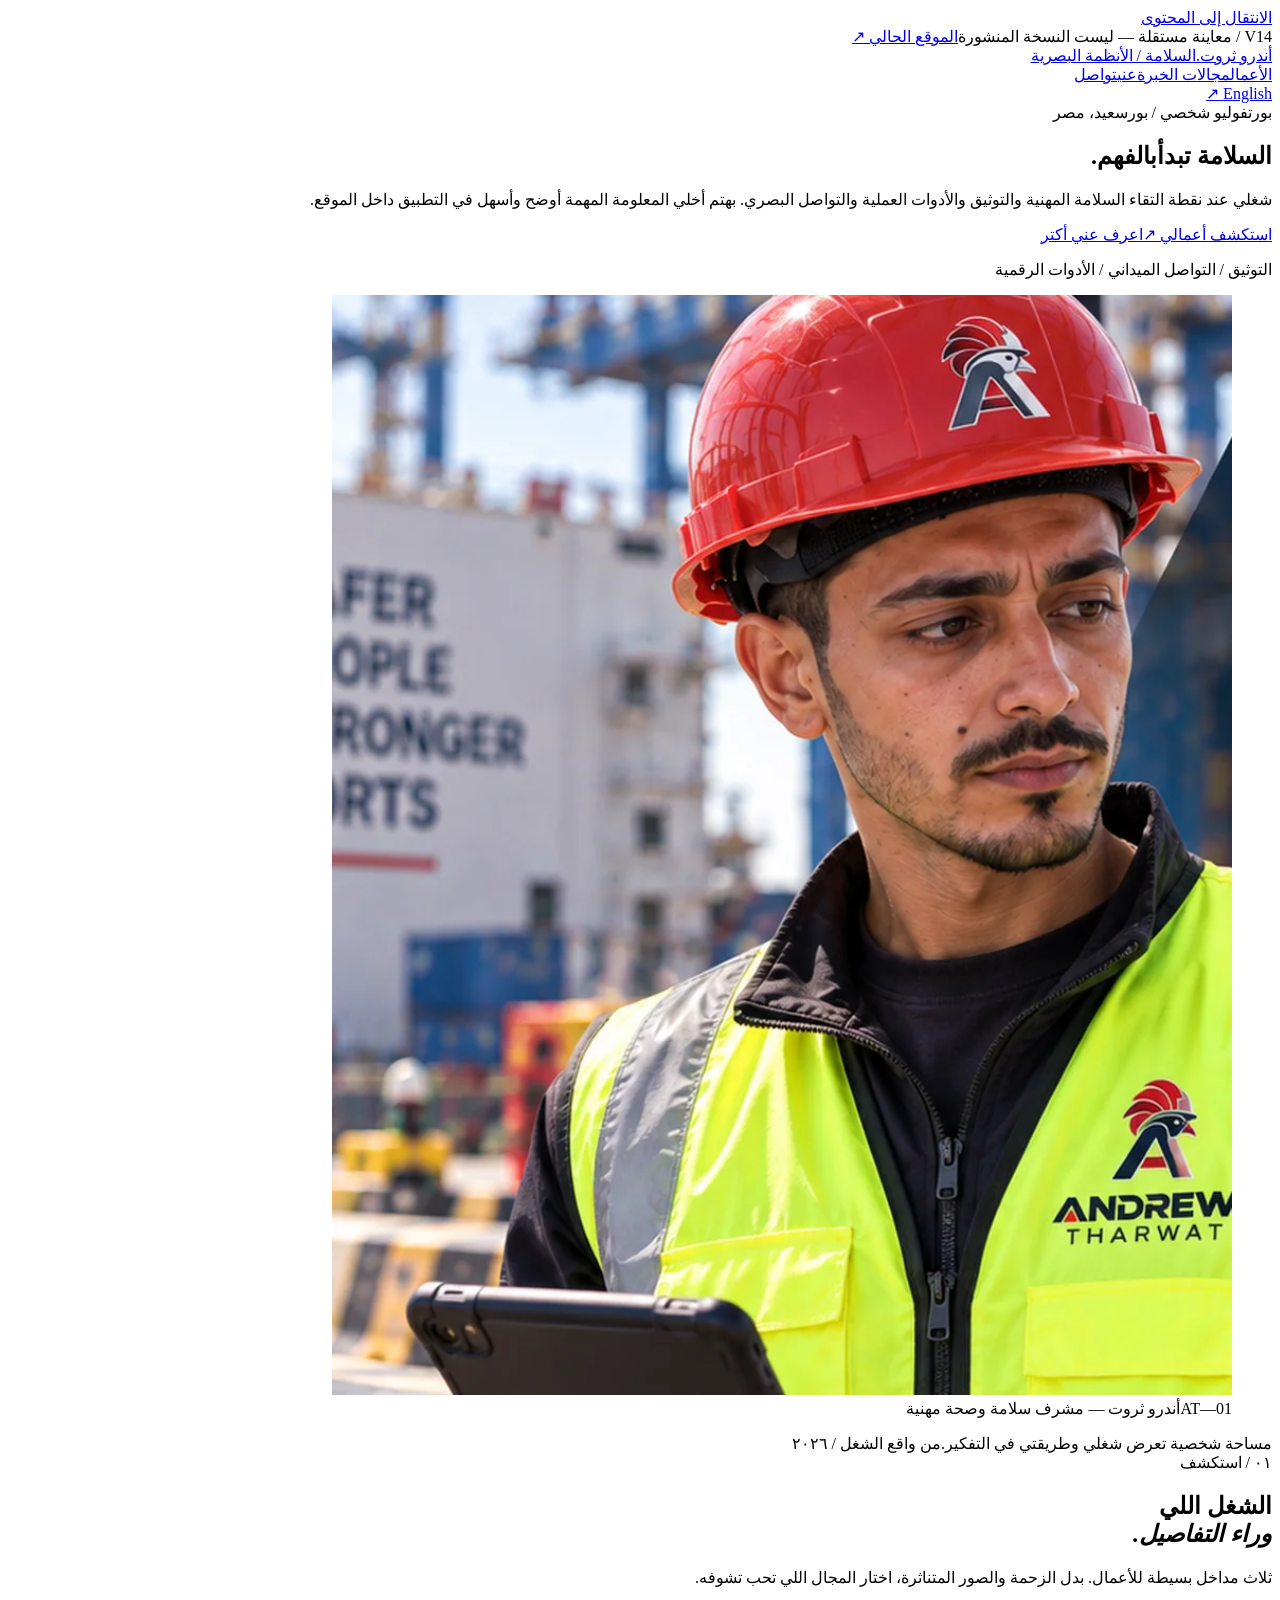
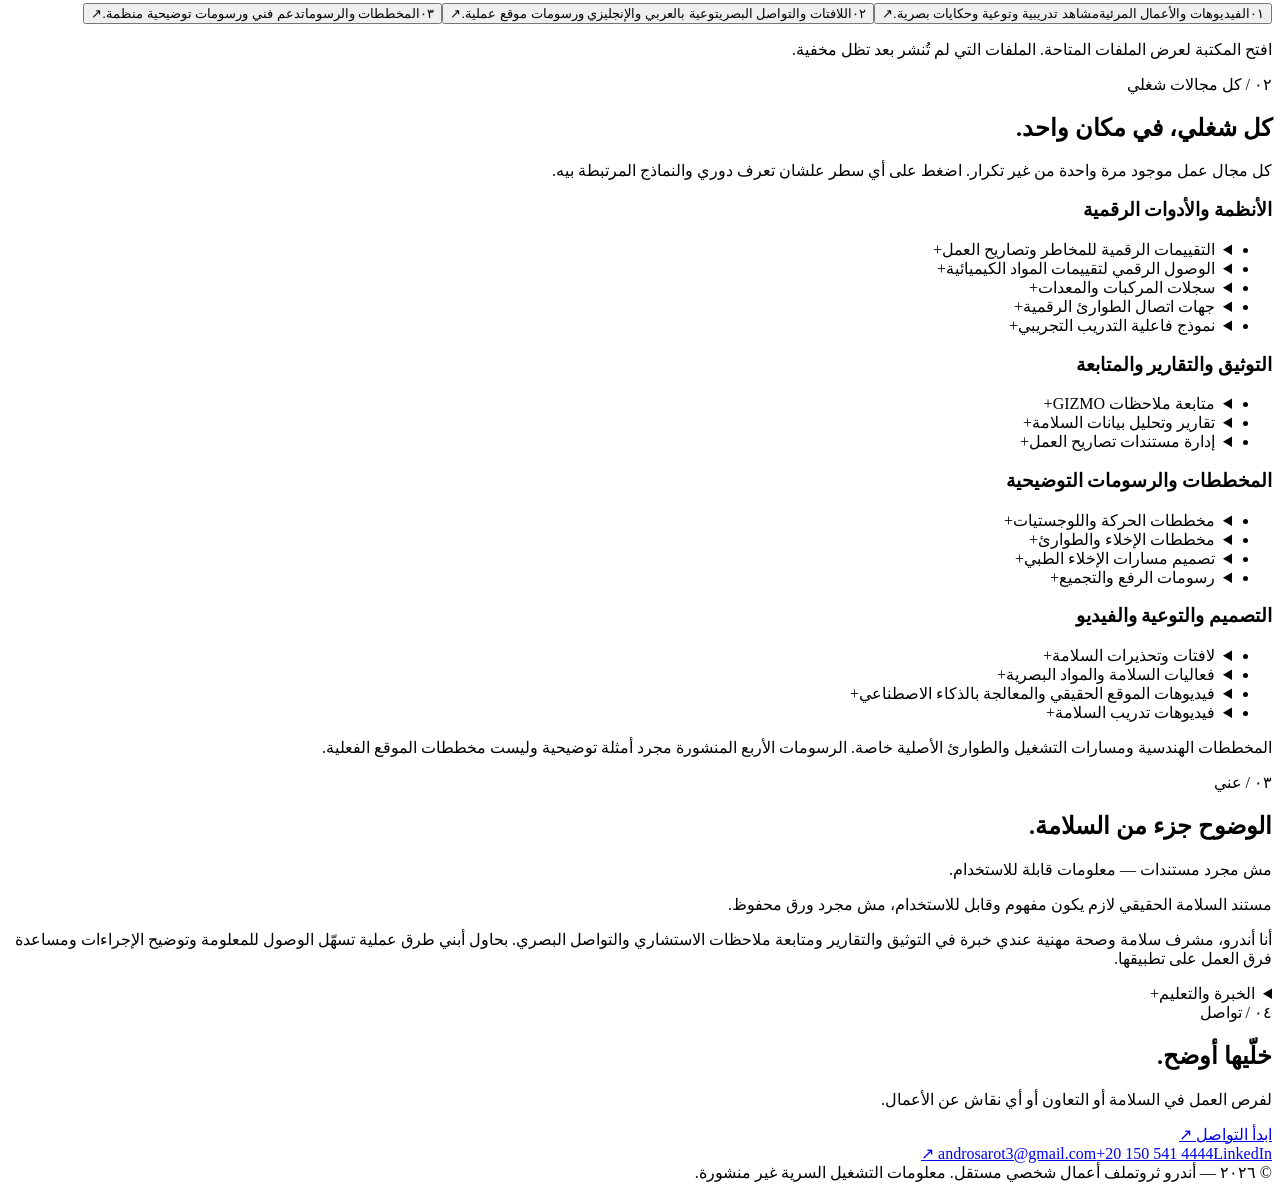
==== ar.html @ b70ead74 "preview(v14): bespoke bilingual Editorial Signature + Quiet Technical page structure" ====
<!doctype html>
<html lang="ar" dir="rtl">
<head>
  <meta charset="utf-8">
  <meta name="viewport" content="width=device-width,initial-scale=1,viewport-fit=cover">
  <meta name="theme-color" content="#efece5">
  <meta name="description" content="أندرو ثروت، مشرف سلامة وصحة مهنية يجمع بين التوثيق والتقارير والأدوات العملية والتواصل البصري.">
  <meta name="robots" content="noindex,nofollow,noarchive">
  <link rel="icon" type="image/svg+xml" href="favicon.svg">
  <link rel="stylesheet" href="v14.css">
  <script defer src="data.js"></script>
  <script defer src="v11.js"></script>
  <script defer src="v12-work.js"></script>
  <title>أندرو ثروت — السلامة والتواصل البصري | معاينة V14</title>
</head>
<body>
<a class="skip" href="#main">الانتقال إلى المحتوى</a>
<div class="preview-strip"><span class="preview-indicator" aria-hidden="true"></span><span>V14 / معاينة مستقلة — ليست النسخة المنشورة</span><a href="https://andrew.atstudioimpact.com/" target="_blank" rel="noopener noreferrer">الموقع الحالي ↗</a></div>
<header class="site-header">
  <div class="wrap nav-shell">
    <a class="identity" href="#top" aria-label="أندرو ثروت"><span class="identity-name">أندرو ثروت<span class="period">.</span></span><span class="identity-spec">السلامة / الأنظمة البصرية</span></a>
    <nav class="site-nav" aria-label="الأعمال"><a href="#collections">الأعمال</a><a href="#experience">مجالات الخبرة</a><a href="#about">عني</a><a href="#contact">تواصل</a></nav>
    <a class="lang-switch" href="index.html" hreflang="en">English <span aria-hidden="true">↗</span></a>
  </div>
</header>
<main id="main">
  <section id="top" class="hero wrap" aria-labelledby="hero-heading">
    <div class="hero-rail"><span class="kicker"><span class="kicker-line"></span>بورتفوليو شخصي / بورسعيد، مصر</span></div>
    <div class="hero-main">
      <div class="hero-message">
        <h1 id="hero-heading"><span>السلامة تبدأ</span><span class="hero-final">بالفهم.</span></h1>
        <p class="hero-description">شغلي عند نقطة التقاء السلامة المهنية والتوثيق والأدوات العملية والتواصل البصري. بهتم أخلي المعلومة المهمة أوضح وأسهل في التطبيق داخل الموقع.</p>
        <div class="hero-buttons"><a class="primary-link" href="#collections">استكشف أعمالي <span aria-hidden="true">↗</span></a><a class="secondary-link" href="#about">اعرف عني أكتر</a></div>
        <p class="hero-marginal">التوثيق / التواصل الميداني / الأدوات الرقمية</p>
      </div>
      <figure class="hero-photo">
        <img src="assets/work/andrew-portrait.webp" alt="أندرو ثروت — مشرف سلامة وصحة مهنية" width="900" height="1100" fetchpriority="high">
        <figcaption><span class="caption-number">AT—01</span><span>أندرو ثروت — مشرف سلامة وصحة مهنية</span></figcaption>
      </figure>
    </div>
    <div class="hero-footer"><span>مساحة شخصية تعرض شغلي وطريقتي في التفكير.</span><span>من واقع الشغل / ٢٠٢٦</span></div>
  </section>
  <section id="collections" class="collections section-dark">
    <div class="wrap">
      <div class="heading-grid"><span class="eyebrow">٠١ / استكشف</span><div class="heading-copy"><h2>الشغل اللي<br><em>وراء التفاصيل.</em></h2><p>ثلاث مداخل بسيطة للأعمال. بدل الزحمة والصور المتناثرة، اختار المجال اللي تحب تشوفه.</p></div></div>
      <div class="doors"><button type="button" data-open="videos" class="door" aria-haspopup="dialog" aria-controls="library-dialog"><span class="door-n">٠١</span><span class="door-title">الفيديوهات والأعمال المرئية</span><span class="door-desc">مشاهد تدريبية وتوعية وحكايات بصرية.</span><span class="door-arrow" aria-hidden="true">↗</span></button><button type="button" data-open="signs" class="door" aria-haspopup="dialog" aria-controls="library-dialog"><span class="door-n">٠٢</span><span class="door-title">اللافتات والتواصل البصري</span><span class="door-desc">توعية بالعربي والإنجليزي ورسومات موقع عملية.</span><span class="door-arrow" aria-hidden="true">↗</span></button><button type="button" data-open="layouts" class="door" aria-haspopup="dialog" aria-controls="library-dialog"><span class="door-n">٠٣</span><span class="door-title">المخططات والرسومات</span><span class="door-desc">دعم فني ورسومات توضيحية منظمة.</span><span class="door-arrow" aria-hidden="true">↗</span></button></div>
      <p class="collections-note">افتح المكتبة لعرض الملفات المتاحة. الملفات التي لم تُنشر بعد تظل مخفية.</p>
    </div>
  </section>
  <section id="experience" class="experience-section">
    <div class="wrap">
      <div class="heading-grid heading-grid-light"><span class="eyebrow">٠٢ / كل مجالات شغلي</span><div class="heading-copy"><h2 id="scope-title">كل شغلي، في مكان واحد.</h2><p>كل مجال عمل موجود مرة واحدة من غير تكرار. اضغط على أي سطر علشان تعرف دوري والنماذج المرتبطة بيه.</p></div></div>
      <div id="full-work-list" class="scope-groups"></div>
      <p class="scope-privacy">المخططات الهندسية ومسارات التشغيل والطوارئ الأصلية خاصة. الرسومات الأربع المنشورة مجرد أمثلة توضيحية وليست مخططات الموقع الفعلية.</p>
    </div>
  </section>
  <section id="about" class="about-section">
    <div class="wrap about-grid">
      <div class="about-left"><span class="eyebrow">٠٣ / عني</span><h2>الوضوح جزء من السلامة.</h2><div class="about-micro">مش مجرد مستندات — معلومات قابلة للاستخدام.</div></div>
      <div class="about-right">
        <p class="about-statement">مستند السلامة الحقيقي لازم يكون مفهوم وقابل للاستخدام، مش مجرد ورق محفوظ.</p>
        <p class="about-paragraph">أنا أندرو، مشرف سلامة وصحة مهنية عندي خبرة في التوثيق والتقارير ومتابعة ملاحظات الاستشاري والتواصل البصري. بحاول أبني طرق عملية تسهّل الوصول للمعلومة وتوضيح الإجراءات ومساعدة فرق العمل على تطبيقها.</p>
        <details class="career"><summary>الخبرة والتعليم<span aria-hidden="true">+</span></summary><p>أوراسكوم للإنشاءات — SCCT2 / PK04 (٢٠٢٤–حتى الآن): مشرف سلامة. سابقًا محطة معالجة مياه بحر البقر (٢٠٢١–٢٠٢٢): مسؤول سلامة، مع التركيز على التوثيق والتقارير. جامعة حلوان (٢٠٢٠): التربية الفنية.</p></details>
      </div>
    </div>
  </section>
  <footer id="contact" class="contact">
    <div class="wrap">
      <div class="contact-heading"><span class="eyebrow">٠٤ / تواصل</span><h2>خلّيها أوضح.</h2><p>لفرص العمل في السلامة أو التعاون أو أي نقاش عن الأعمال.</p></div>
      <a class="contact-cta" href="mailto:androsarot3@gmail.com">ابدأ التواصل <span aria-hidden="true">↗</span></a>
      <div class="contact-links"><a href="mailto:androsarot3@gmail.com">androsarot3@gmail.com</a><a href="tel:+201505414444">+20 150 541 4444</a><a href="https://www.linkedin.com/in/andrew-tharwat" target="_blank" rel="noopener noreferrer">LinkedIn ↗</a></div>
      <div class="footer-base"><span>© ٢٠٢٦ — أندرو ثروت</span><span>ملف أعمال شخصي مستقل. معلومات التشغيل السرية غير منشورة.</span></div>
    </div>
  </footer>
</main>
<dialog id="library-dialog" class="library-dialog" aria-labelledby="library-title">
  <div class="library-inner">
    <header class="library-header"><button id="library-back" type="button" class="back"><span aria-hidden="true">←</span> ارجع للبورتفوليو</button><button type="button" id="library-close" class="close" aria-label="إغلاق">×</button></header>
    <div class="library-intro"><span class="eyebrow" id="library-kicker"></span><h2 id="library-title"></h2><p id="library-description"></p></div>
    <div id="library-grid" class="library-grid" aria-live="polite"></div>
    <p class="library-note" id="library-note"></p>
  </div>
</dialog>
<dialog id="detail-dialog" class="detail-dialog" aria-labelledby="detail-title">
  <div class="detail-inner"><button type="button" class="close detail-close" id="detail-close" aria-label="إغلاق">×</button><span class="eyebrow">نطاق العمل والمسؤولية</span><h2 id="detail-title"></h2><p id="detail-description"></p><p class="detail-boundary" id="detail-boundary"></p></div>
</dialog>
<dialog id="player-dialog" class="player-dialog" aria-labelledby="player-title">
  <div class="player-inner"><div class="player-top"><h2 id="player-title"></h2><button type="button" class="close" id="player-close" aria-label="إغلاق">×</button></div><video id="player-video" controls playsinline preload="metadata"></video><p id="player-description"></p><p id="player-error" role="alert"></p></div>
</dialog>
</body>
</html>
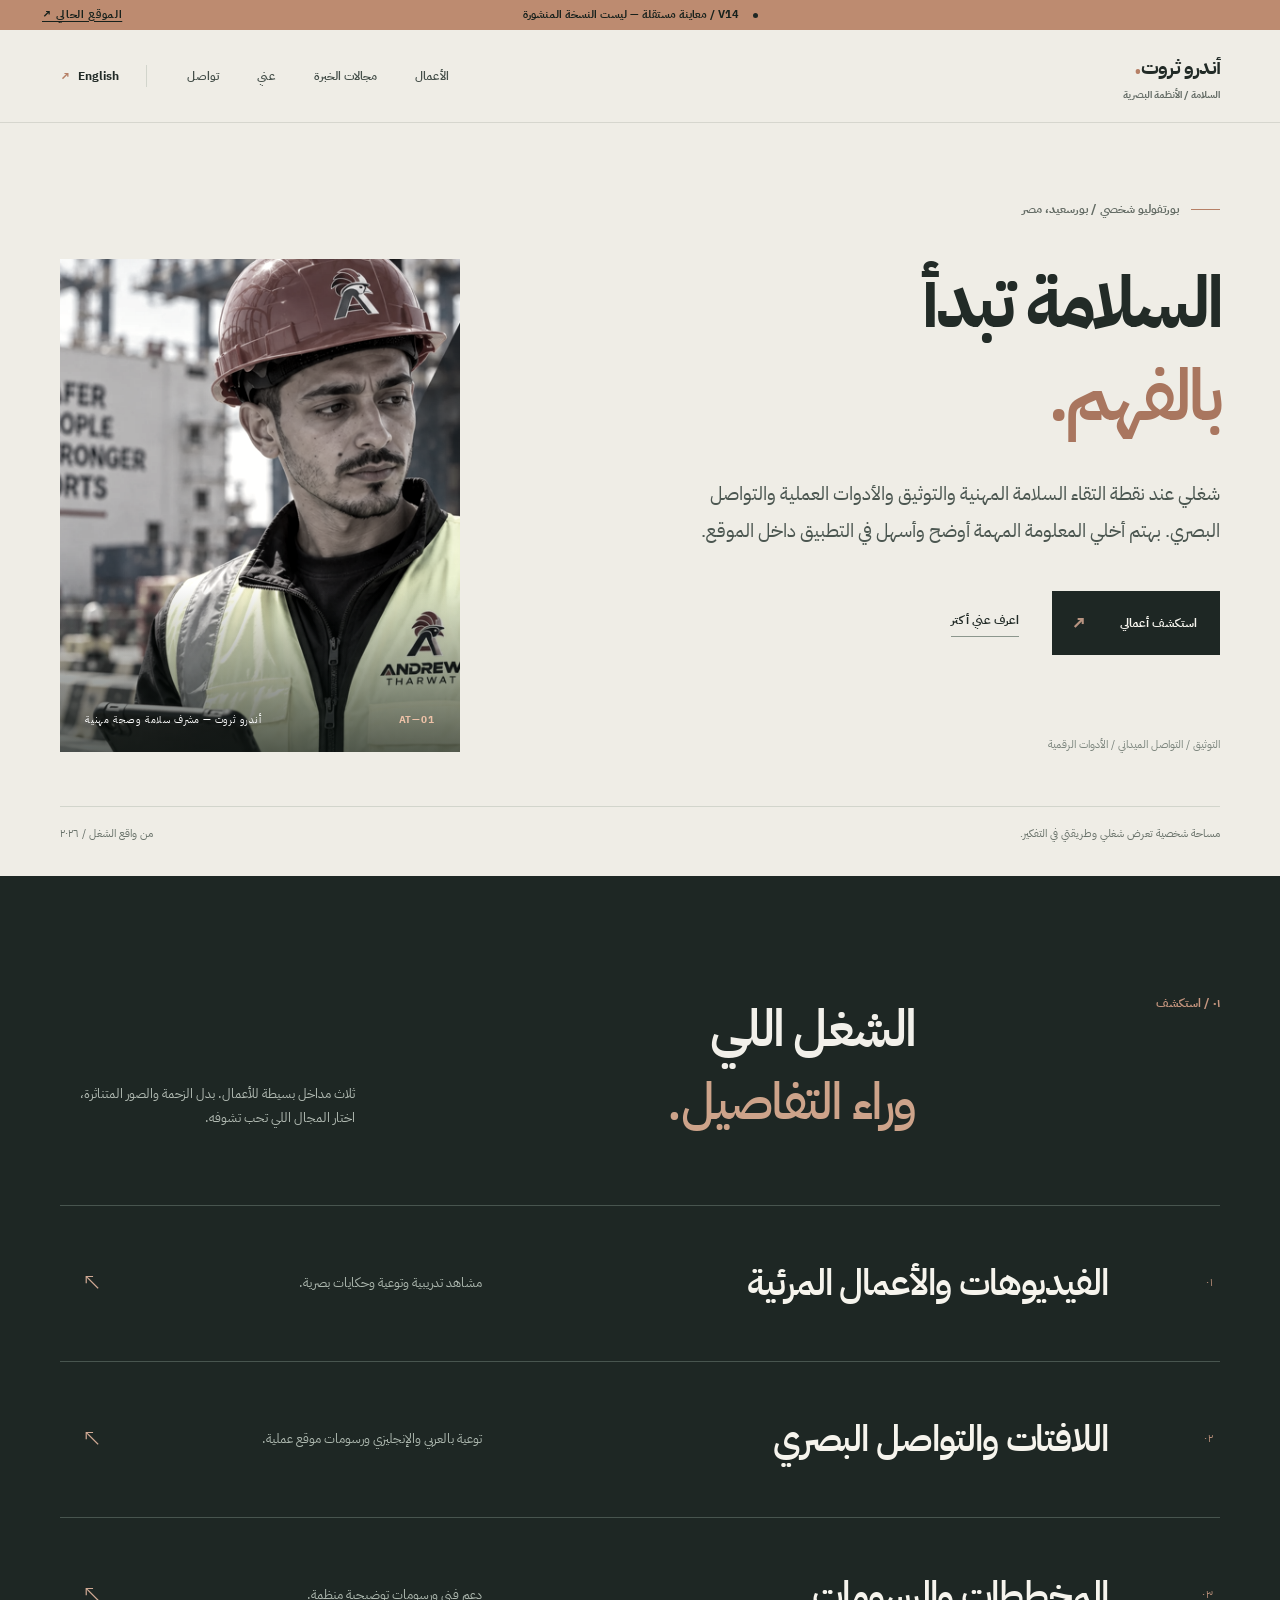
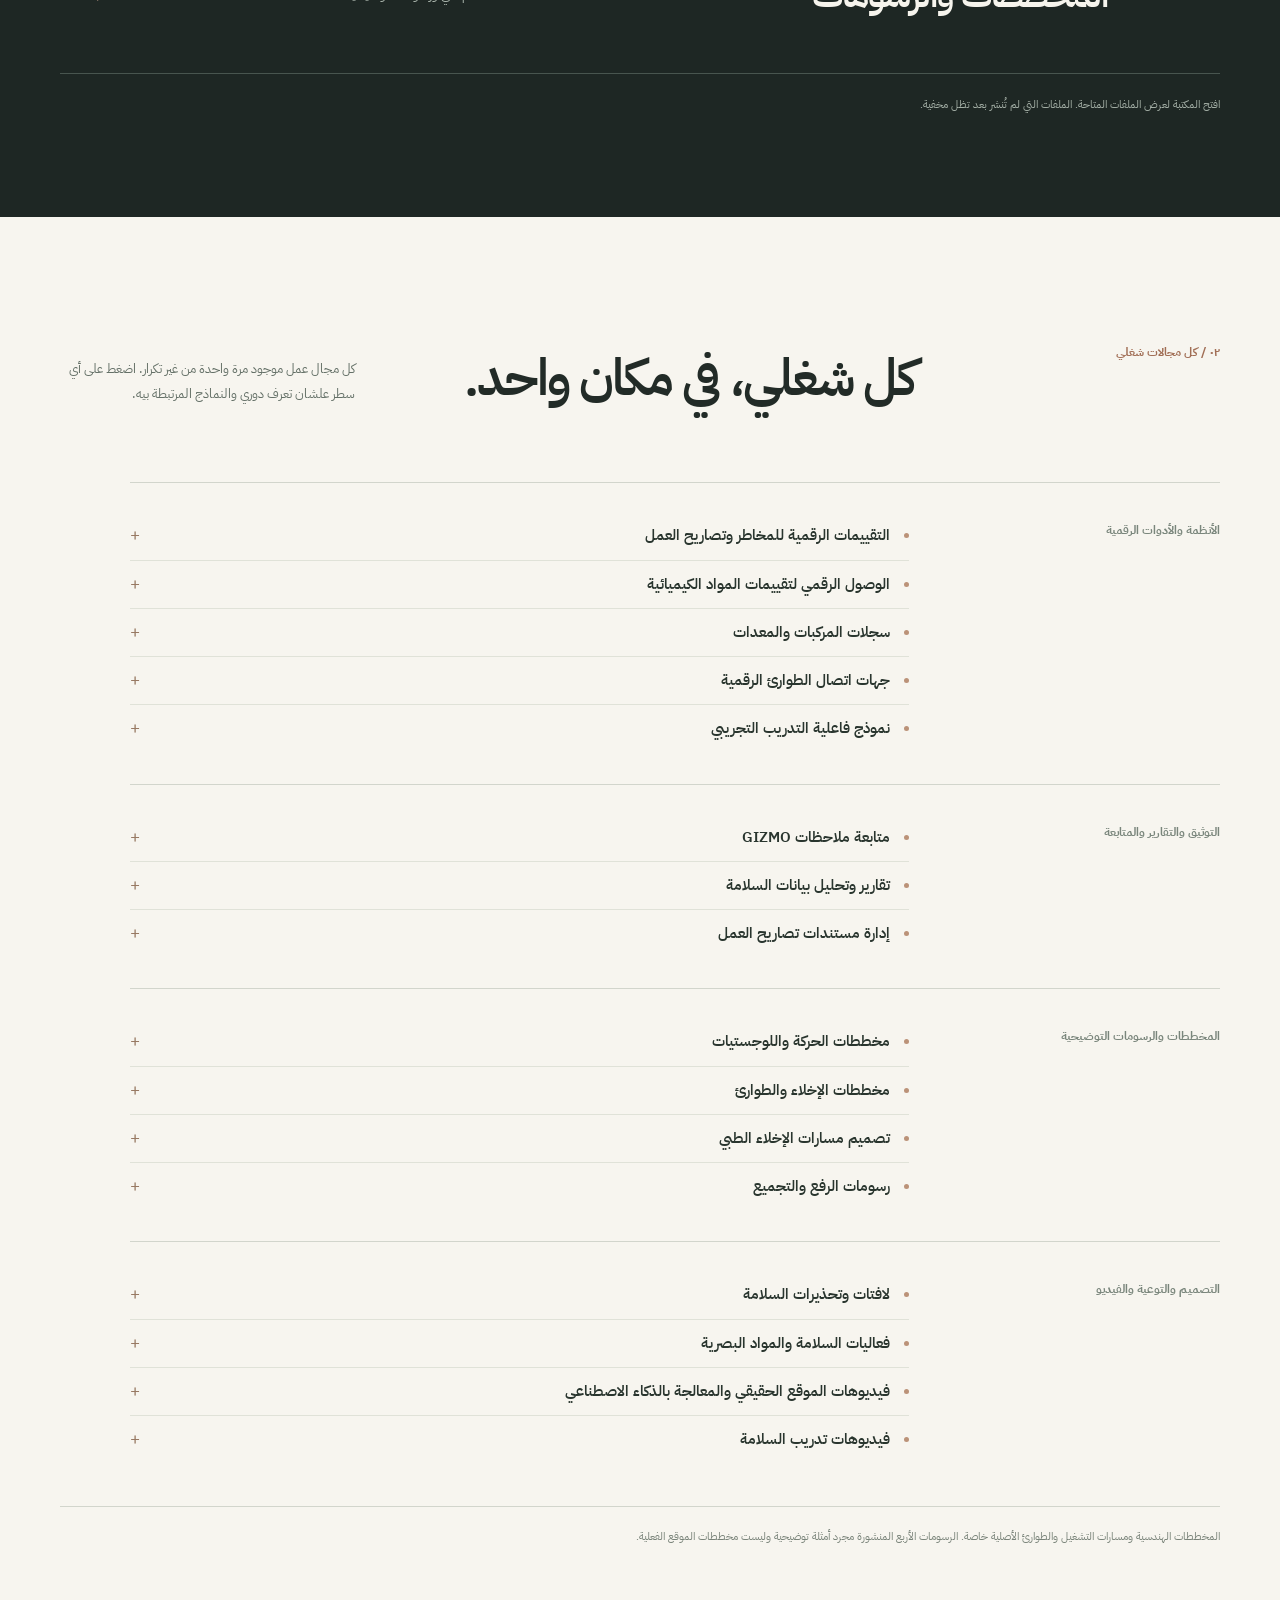
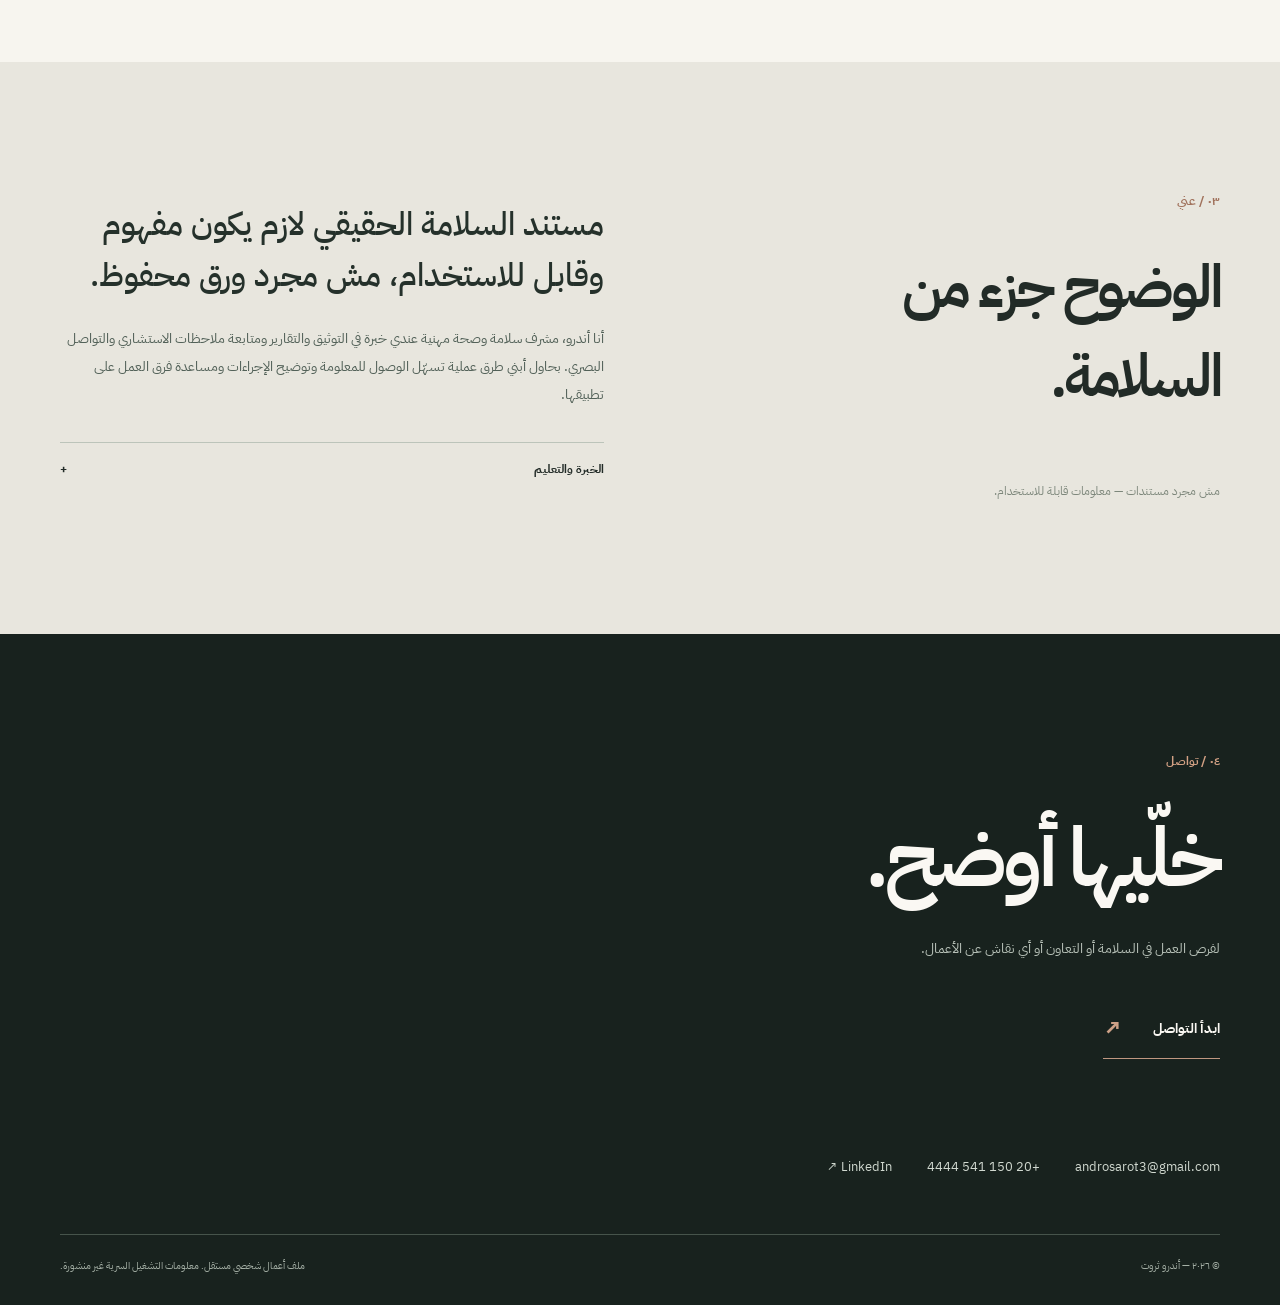
==== commit e7145353: "preview(v14): load free bilingual editorial typefaces with system fallbacks" ====
--- a/ar.html
+++ b/ar.html
@@ -7,6 +7,9 @@
   <meta name="description" content="أندرو ثروت، مشرف سلامة وصحة مهنية يجمع بين التوثيق والتقارير والأدوات العملية والتواصل البصري.">
   <meta name="robots" content="noindex,nofollow,noarchive">
   <link rel="icon" type="image/svg+xml" href="favicon.svg">
+  <link rel="preconnect" href="https://fonts.googleapis.com">
+  <link rel="preconnect" href="https://fonts.gstatic.com" crossorigin>
+  <link href="https://fonts.googleapis.com/css2?family=DM+Sans:wght@400;500;600;700&family=IBM+Plex+Sans+Arabic:wght@400;500;600;700&display=swap" rel="stylesheet">
   <link rel="stylesheet" href="v14.css">
   <script defer src="data.js"></script>
   <script defer src="v11.js"></script>
--- a/v14.css
+++ b/v14.css
@@ -0,0 +1,300 @@
+
+/* Andrew Tharwat / V14 Editorial Signature + Quiet Technical
+   Bespoke preview, no template assets or commercial template code. */
+:root{
+  color-scheme:light;
+  --paper:#efede6;--paper-light:#f7f5ef;--paper-mid:#e8e6de;
+  --deep:#1e2724;--deep2:#26312d;--ink:#222b27;--secondary:#636b64;
+  --accent:#b68066;--dark-line:#48554f;--line:#d2d5cc;
+  --display:Georgia,"Times New Roman",serif;
+  --sans:"DM Sans","Segoe UI",Arial,sans-serif;
+  --arabic:"IBM Plex Sans Arabic","Segoe UI",Tahoma,Arial,sans-serif;
+  --width:1240px;
+}
+*{box-sizing:border-box}
+html{scroll-behavior:smooth;scroll-padding-top:86px}
+body{margin:0;background:var(--paper);color:var(--ink);font-family:var(--sans);font-size:16px;line-height:1.68;-webkit-font-smoothing:antialiased;text-rendering:optimizeLegibility}
+html[lang=ar] body{font-family:var(--arabic);line-height:1.85}
+a{color:inherit;text-decoration:none}
+button{font:inherit;color:inherit;cursor:pointer}
+button,a{-webkit-tap-highlight-color:transparent}
+button:focus-visible,a:focus-visible,summary:focus-visible{outline:2px solid var(--accent);outline-offset:5px}
+figure,blockquote{margin:0}
+img{max-width:100%}
+.wrap{width:min(var(--width),calc(100% - 120px));margin-inline:auto}
+.skip{position:absolute;inset-inline-start:12px;top:-100px;z-index:100;padding:10px 18px;background:var(--deep);color:white}
+.skip:focus{top:9px}
+.preview-strip{min-height:30px;background:#bd8b70;color:#17211c;display:flex;align-items:center;justify-content:center;gap:14px;padding:4px 24px;font-size:9px;letter-spacing:.19em;font-weight:700;text-align:center;position:relative}
+.preview-strip a{position:absolute;inset-inline-end:42px;font-weight:700;letter-spacing:.06em;text-decoration:underline;text-underline-offset:3px}
+.preview-indicator{height:5px;width:5px;border-radius:50%;background:var(--deep)}
+html[lang=ar] .preview-strip{font-size:11px;letter-spacing:0}
+.site-header{z-index:40;background:rgba(239,237,230,.96);backdrop-filter:blur(14px);border-bottom:1px solid rgba(32,42,38,.12);position:sticky;top:0}
+.nav-shell{height:92px;display:flex;align-items:center;gap:34px}
+.identity{display:flex;flex-direction:column;align-items:flex-start;line-height:1.15;flex-shrink:0}
+.identity-name{font-family:var(--sans);font-size:20px;font-weight:750;letter-spacing:-.07em}
+html[lang=ar] .identity-name{font-family:var(--arabic);letter-spacing:-.04em}
+.period{color:var(--accent);font-size:25px}
+.identity-spec{font-size:9px;letter-spacing:.23em;color:var(--secondary);margin-top:8px;font-weight:700}
+html[lang=ar] .identity-spec{font-size:10px;letter-spacing:0}
+.site-nav{display:flex;align-items:center;gap:38px;margin-inline-start:auto}
+.site-nav a{font-size:12px;font-weight:550;color:#454f49;transition:color .2s}
+.site-nav a:hover{color:#ad7158}
+.lang-switch{font-size:12px;font-weight:700;white-space:nowrap;border-inline-start:1px solid var(--line);padding-inline-start:27px;margin-inline-start:6px}
+.lang-switch span{margin-inline-start:4px;color:var(--accent)}
+.kicker{display:inline-flex;align-items:center;gap:12px;font-size:10px;letter-spacing:.2em;font-weight:700;color:var(--secondary)}
+.kicker-line{height:1px;width:29px;background:var(--accent)}
+html[lang=ar] .kicker{letter-spacing:0;font-size:12px}
+.hero{padding-block:68px 32px;min-height:690px}
+.hero-rail{padding-bottom:36px}
+.hero-main{display:grid;grid-template-columns:minmax(0,1.14fr) minmax(320px,.66fr);align-items:center;gap:clamp(40px,5.5vw,92px)}
+.hero-message h1{font-family:var(--display);font-weight:400;font-size:clamp(68px,7.7vw,118px);line-height:1.04;letter-spacing:-.074em;margin:0 0 33px}
+.hero-message h1 span{display:block}
+.hero-final{color:#a9765f;font-style:italic}
+html[lang=ar] .hero-message h1{font-family:var(--arabic);font-weight:650;font-size:clamp(53px,5.6vw,83px);line-height:1.3;letter-spacing:-.058em}
+html[lang=ar] .hero-final{font-weight:550;font-style:normal}
+.hero-description{max-width:555px;font-size:clamp(16px,1.5vw,19px);color:#4c5751;line-height:1.93;margin:0}
+.hero-buttons{display:flex;align-items:center;gap:33px;flex-wrap:wrap;margin-top:42px}
+.primary-link{display:inline-flex;align-items:center;gap:33px;background:var(--deep);color:#f9f7f0;padding:15px 19px 15px 23px;font-size:12px;font-weight:700;transition:background .2s,gap .2s}
+html[dir=rtl] .primary-link{padding:15px 23px 15px 19px}
+.primary-link:hover{background:#35473f;gap:40px}
+.primary-link span{color:#b89481;font-size:18px}
+.secondary-link{font-size:12px;font-weight:700;padding-bottom:5px;border-bottom:1px solid #8c978d}
+.secondary-link:hover{color:#b07861;border-color:#b07861}
+.hero-marginal{margin:80px 0 0;font-size:9px;letter-spacing:.17em;color:#7c857d}
+html[lang=ar] .hero-marginal{font-size:11px;letter-spacing:0}
+.hero-photo{aspect-ratio:.81;position:relative;min-height:440px;background:#dbdbd3;overflow:hidden;isolation:isolate}
+.hero-photo::after{content:"";position:absolute;inset:0;background:linear-gradient(180deg,transparent 66%,rgba(10,18,15,.67));pointer-events:none}
+.hero-photo img{display:block;width:100%;height:100%;object-fit:cover;object-position:center 21%;filter:grayscale(.82) contrast(1.045) sepia(.035)}
+.hero-photo figcaption{position:absolute;bottom:25px;inset-inline:25px;display:flex;justify-content:space-between;gap:20px;align-items:end;color:white;z-index:1;font-size:10px;letter-spacing:.08em;line-height:1.45}
+.caption-number{font-weight:700;color:#edc1a7}
+.hero-footer{display:flex;justify-content:space-between;align-items:center;border-top:1px solid var(--line);margin-top:51px;padding-top:17px;gap:15px;color:#69726a;font-size:10px;letter-spacing:.035em}
+html[lang=ar] .hero-footer{font-size:11px;letter-spacing:0}
+.section-dark{background:var(--deep);color:#f2f0ea}
+.collections{padding-block:116px 102px}
+.heading-grid{display:grid;grid-template-columns:minmax(130px,.3fr) minmax(0,1fr);gap:48px}
+.eyebrow{font-size:10px;color:#c6967f;letter-spacing:.17em;text-transform:uppercase;font-weight:750}
+html[lang=ar] .eyebrow{letter-spacing:0;font-size:12px}
+.heading-copy{display:flex;justify-content:space-between;gap:50px;align-items:end}
+.heading-copy h2{font:400 clamp(45px,5.3vw,80px)/1.08 var(--display);letter-spacing:-.065em;margin:0}
+.heading-copy h2 em{font-weight:400;color:#cda38a}
+.heading-copy>p{max-width:295px;color:#b2bbb3;font-size:13px;line-height:1.88;margin:0 0 8px}
+html[lang=ar] .heading-copy h2{font-family:var(--arabic);font-weight:600;font-size:clamp(37px,4vw,62px);letter-spacing:-.035em;line-height:1.43}
+html[lang=ar] .heading-copy h2 em{font-weight:500;font-style:normal}
+.doors{border-top:1px solid var(--dark-line);margin-top:66px}
+.door{width:100%;background:transparent;border:0;border-bottom:1px solid var(--dark-line);text-align:start;min-height:156px;display:grid;grid-template-columns:80px minmax(200px,1.1fr) minmax(180px,.65fr) 36px;gap:26px;align-items:center;color:#f6f4ed;transition:background .25s,padding .25s;padding:19px 6px}
+.door:hover{background:rgba(255,255,255,.043);padding-inline:21px}
+.door-n{font-size:11px;letter-spacing:.1em;color:#b98e79;align-self:center}
+.door-title{font:400 clamp(29px,3.25vw,45px)/1.2 var(--display);letter-spacing:-.035em}
+html[lang=ar] .door-title{font:550 clamp(27px,2.8vw,37px)/1.35 var(--arabic);letter-spacing:-.03em}
+.door-desc{font-size:13px;line-height:1.85;color:#aeb9b0;max-width:300px}
+.door-arrow{color:#d3ab96;font-size:25px;font-weight:350;text-align:end;transition:transform .2s}
+.door:hover .door-arrow{transform:translate(3px,-3px)}
+html[dir=rtl] .door-arrow{transform:scaleX(-1)}
+html[dir=rtl] .door:hover .door-arrow{transform:scaleX(-1) translate(3px,-3px)}
+.collections-note{color:#a4afa6;margin:21px 0 0;font-size:11px}
+.experience-section{background:var(--paper-light);padding-block:124px 115px}
+.heading-grid-light .eyebrow{color:#a16e55}
+.heading-grid-light .heading-copy h2{font-size:clamp(46px,5vw,71px)}
+.heading-grid-light .heading-copy p{color:#647067}
+.scope-groups{margin:68px 0 0;max-width:1090px}
+.work-group{display:grid;grid-template-columns:minmax(180px,.31fr) minmax(0,1fr);gap:70px;border-top:1px solid var(--line);padding:29px 0 31px}
+.work-group-title{font-size:11px;font-weight:750;line-height:1.8;color:#7a867c;letter-spacing:.1em;text-transform:uppercase;margin:8px 0 0}
+html[lang=ar] .work-group-title{font-size:12px;letter-spacing:0}
+.work-lines{list-style:none;padding:0;margin:0}
+.work-line{border-bottom:1px solid #e0e2d8}
+.work-line:last-child{border-bottom:0}
+.work-detail summary{display:flex;gap:14px;align-items:baseline;list-style:none;cursor:pointer;min-height:45px;padding:12px 0}
+.work-detail summary::-webkit-details-marker{display:none}
+.work-dot{width:5px;height:5px;border-radius:50%;background:#bb9278;flex:0 0 5px;align-self:center}
+.work-line-label{flex:1;font-weight:550;font-size:15px;line-height:1.55;color:#29352e;min-width:0}
+.work-detail summary:hover .work-line-label{color:#a47661}
+.work-plus{color:#987963;font-size:17px;align-self:center;line-height:1;transition:transform .2s}
+.work-detail[open] .work-plus{transform:rotate(45deg)}
+.work-extra{padding:1px 38px 24px;color:#57655a;font-size:13px;line-height:1.9}
+.work-summary,.work-responsibility{margin:0 0 9px}
+.work-responsibility strong{color:#26352b}
+.work-example-heading{font-weight:700;margin:15px 0 4px;color:#29352e;font-size:12px}
+.work-examples{padding-inline-start:20px;margin:0}
+.work-examples li{padding-inline-start:1px;margin-bottom:4px}
+.work-examples li::marker{color:#c0a08c}
+.scope-privacy{font-size:11px;line-height:1.8;color:#798379;margin:12px 0 0;border-top:1px solid var(--line);padding-top:20px}
+.about-section{padding-block:128px 132px;background:var(--paper-mid)}
+.about-grid{display:grid;grid-template-columns:minmax(250px,.92fr) minmax(0,1fr);gap:clamp(75px,9vw,170px)}
+.about-left{display:flex;flex-direction:column;align-items:flex-start}
+.about-left .eyebrow{color:#a0715b}
+.about-left h2{font:400 clamp(46px,5.6vw,84px)/1.12 var(--display);letter-spacing:-.06em;max-width:480px;margin:31px 0 0}
+html[lang=ar] .about-left h2{font:600 clamp(39px,4.6vw,64px)/1.5 var(--arabic)}
+.about-micro{font-size:10px;color:#7d877b;letter-spacing:.15em;margin-top:auto;padding-top:60px;max-width:285px}
+html[lang=ar] .about-micro{letter-spacing:0;font-size:12px}
+.about-statement{font-size:clamp(25px,2.4vw,34px);font-weight:450;line-height:1.6;letter-spacing:-.04em;margin:9px 0 24px;color:#25312b}
+html[lang=ar] .about-statement{letter-spacing:0;font-weight:500;font-size:clamp(25px,2.6vw,32px)}
+.about-paragraph{font-size:14px;line-height:2;color:#526158;max-width:580px;margin:0 0 33px}
+.career{border-top:1px solid #bcc4ba;padding-top:15px}
+.career summary{list-style:none;font-size:12px;cursor:pointer;display:flex;justify-content:space-between;gap:20px;font-weight:750}
+.career summary::-webkit-details-marker{display:none}
+.career[open] summary span{transform:rotate(45deg)}
+.career p{font-size:13px;line-height:2;color:#526158;margin:16px 0 0}
+.contact{padding-block:112px 30px;background:#18221e;color:#faf8f3}
+.contact .eyebrow{color:#d3a184}
+.contact-heading{max-width:820px}
+.contact-heading h2{font:400 clamp(65px,7.6vw,115px)/1.06 var(--display);letter-spacing:-.07em;margin:28px 0 22px}
+html[lang=ar] .contact-heading h2{font:550 clamp(55px,6.4vw,95px)/1.35 var(--arabic);letter-spacing:-.05em}
+.contact-heading p{font-size:14px;color:#b6c0b7;line-height:1.9}
+.contact-cta{margin-top:32px;display:inline-flex;gap:30px;align-items:center;border-bottom:1px solid #bf9781;padding-bottom:8px;font-size:14px;font-weight:700}
+.contact-cta span{font-size:22px;color:#cda187}
+.contact-links{display:flex;gap:35px;flex-wrap:wrap;margin-top:96px;font-size:13px}
+.contact-links a{color:#d1d9d0}
+.contact-links a:hover{color:#d7a38c}
+.footer-base{display:flex;gap:35px;justify-content:space-between;align-items:center;border-top:1px solid #46544b;margin-top:55px;padding-top:22px;font-size:10px;color:#a5b0a6}
+/* Collection viewer: keeps V11 behavior, refreshes visual signature */
+.library-dialog{width:100%;max-width:100vw;height:100%;max-height:100dvh;inset:0;border:0;padding:0;background:var(--paper-light);color:var(--ink);overflow-y:auto}
+.library-dialog::backdrop{background:rgba(18,25,20,.78)}
+.library-inner{width:min(1100px,calc(100% - 120px));margin:auto;padding-bottom:110px}
+.library-header{display:flex;align-items:center;justify-content:space-between;gap:20px;border-bottom:1px solid var(--line);padding:28px 0}
+.back{border:0;background:transparent;font-size:12px;font-weight:700;padding:8px 0}
+.back:hover,.close:hover{color:#a57560}
+.close{width:44px;height:44px;border:1px solid var(--line);font-size:26px;font-weight:350;line-height:1;background:transparent}
+.library-intro{padding-block:76px 38px;border-bottom:1px solid var(--line)}
+.library-intro .eyebrow{color:#a57560}
+.library-intro h2{font:400 clamp(57px,6.2vw,90px)/1.14 var(--display);letter-spacing:-.06em;margin:17px 0}
+html[lang=ar] .library-intro h2{font:600 clamp(44px,5vw,67px)/1.45 var(--arabic);letter-spacing:-.035em}
+.library-intro p{font-size:14px;line-height:1.93;color:#5c6960;max-width:660px;margin:0}
+.library-grid{display:grid;grid-template-columns:repeat(2,minmax(0,1fr));gap:20px 38px;padding-block:24px}
+.library-card{border-bottom:1px solid var(--line);padding:18px 0 29px;min-width:0}
+.library-thumb{aspect-ratio:1.62;background:#e4e7df;display:flex;align-items:center;justify-content:center;overflow:hidden;position:relative}
+.library-thumb img{display:block;width:100%;height:100%;object-fit:contain}
+.library-thumb .thumb-placeholder{font-family:var(--display);font-size:50px;color:#bac3b8}
+.library-card-title{font-size:20px;font-weight:600;letter-spacing:-.035em;line-height:1.5;margin:17px 0 7px}
+html[lang=ar] .library-card-title{font-size:19px;letter-spacing:0}
+.library-card-desc{font-size:13px;line-height:1.93;color:#647168;margin:0}
+.library-card-status{font-size:11px;color:#b58169;margin-top:9px}
+.library-card button.open-action{border:0;border-bottom:1px solid currentColor;background:transparent;color:var(--ink);padding:3px 0;margin-top:13px;font-size:12px;font-weight:700}
+.library-card button.open-action:hover{color:#b57a60}
+.library-card button.open-action:disabled{opacity:.42;cursor:default}
+.video-tile .library-thumb{aspect-ratio:16/9;background:#26312a}
+.video-tile .thumb-placeholder{color:#d0ae94}
+.layout-tile .library-thumb{aspect-ratio:1.78}
+.layout-tile .library-card-title{margin-top:17px}
+.layout-caption{font-size:11px;font-weight:600;color:#a7755b;margin:11px 0 0}
+.layout-example-count{font-size:12px;color:#6f7c72;margin:4px 0 0}
+.library-note{padding-top:23px;border-top:1px solid var(--line);font-size:12px;color:#707e73;line-height:1.9}
+.library-empty,.loading-note{grid-column:1/-1;color:#647168;font-size:15px;line-height:1.95;min-height:240px;display:flex;align-items:center;justify-content:center;text-align:center;max-width:650px;margin-inline:auto;padding:20px}
+.detail-dialog,.player-dialog{width:min(780px,calc(100% - 30px));max-height:92dvh;overflow-y:auto;background:var(--paper-light);border:0;padding:0;color:var(--ink)}
+.detail-dialog::backdrop,.player-dialog::backdrop{background:rgba(11,18,14,.78)}
+.detail-inner{padding:clamp(25px,5vw,58px)}
+.detail-close{float:inline-end}
+.detail-inner .eyebrow{color:#a6755d}
+.detail-inner h2{clear:both;font:400 clamp(33px,4.2vw,57px)/1.25 var(--display);letter-spacing:-.06em;margin:31px 0 23px}
+html[lang=ar] .detail-inner h2{font:600 clamp(29px,3vw,43px)/1.5 var(--arabic);letter-spacing:0}
+.detail-inner p{font-size:14px;color:#5c695e;line-height:1.95}
+.detail-boundary{padding-top:24px;border-top:1px solid var(--line)}
+.detail-image{display:block;width:100%;max-height:60vh;object-fit:contain;margin-bottom:24px}
+.detail-examples{border-top:1px solid var(--line);margin-top:24px;padding-top:20px}
+.detail-examples h3{font-size:14px}
+.detail-examples ul{padding-inline-start:20px;line-height:1.85;font-size:13px;color:#5a675e}
+.player-dialog{width:min(980px,calc(100% - 24px));background:#17231d;color:#fff}
+.player-inner{padding:22px}
+.player-top{display:flex;align-items:center;justify-content:space-between;gap:20px;margin-bottom:16px}
+.player-top h2{font-size:19px;font-weight:500;margin:0}
+.player-top .close{color:white;border-color:#56615a}
+.player-inner video{display:block;width:100%;aspect-ratio:16/9;max-height:72dvh;background:#000}
+.player-inner p{font-size:13px;color:#ccd5cb;line-height:1.8}
+#player-error{color:#ffd1b9}
+@media(max-width:1100px){
+ .wrap,.library-inner{width:calc(100% - 76px)}
+ .hero-message h1{font-size:clamp(67px,7.5vw,95px)}
+ .hero-main{gap:40px;grid-template-columns:minmax(0,1.2fr) minmax(300px,.75fr)}
+ .hero-photo{min-height:400px}
+ .heading-grid{gap:32px}
+ .door{grid-template-columns:60px 1fr minmax(150px,.65fr) 30px}
+ .about-grid{gap:60px}
+}
+@media(max-width:800px){
+ .wrap,.library-inner{width:calc(100% - 50px)}
+ .preview-strip a{position:static}
+ .nav-shell{height:80px}
+ .site-nav{gap:15px}
+ .hero{min-height:0}
+ .hero-main{grid-template-columns:1fr 0.7fr;gap:25px}
+ .hero-message h1{font-size:clamp(54px,8vw,72px)}
+ html[lang=ar] .hero-message h1{font-size:clamp(42px,6.5vw,59px)}
+ .hero-photo{min-height:350px}
+ .hero-marginal{margin-top:40px}
+ .heading-grid{grid-template-columns:1fr;gap:23px}
+ .heading-copy{gap:24px}
+ .about-grid{grid-template-columns:1fr 1fr;gap:35px}
+ .work-group{gap:30px}
+}
+@media(max-width:630px){
+ .wrap,.library-inner{width:calc(100% - 40px)}
+ .preview-strip{gap:8px;font-size:8px;min-height:34px;padding-inline:7px;justify-content:space-evenly}
+ .preview-strip a{font-size:9px;white-space:nowrap}
+ .nav-shell{height:73px;gap:12px;justify-content:space-between}
+ .identity-name{font-size:17px}
+ .identity-spec{font-size:7px;letter-spacing:.12em;margin-top:5px}
+ .site-nav{gap:11px;margin-inline-start:0}
+ .site-nav a{font-size:11px}
+ .site-nav a:nth-child(2),.site-nav a:nth-child(3){display:none}
+ .lang-switch{font-size:11px;padding-inline-start:10px;margin-inline-start:0}
+ .hero{padding-top:48px;padding-bottom:28px}
+ .hero-rail{padding-bottom:28px}
+ .hero-main{grid-template-columns:1fr;gap:46px}
+ .hero-message h1{font-size:clamp(59px,14vw,85px);margin-bottom:22px}
+ html[lang=ar] .hero-message h1{font-size:clamp(48px,10.3vw,66px)}
+ .hero-description{font-size:16px;max-width:530px}
+ .hero-buttons{gap:22px;margin-top:30px}
+ .hero-marginal{margin:39px 0 0}
+ .hero-photo{aspect-ratio:1.18;min-height:0;max-height:400px;width:100%}
+ .hero-photo img{object-position:center 26%}
+ .hero-photo figcaption{bottom:17px;inset-inline:18px;font-size:9px}
+ .hero-footer{margin-top:29px;font-size:9px}
+ .collections{padding-block:75px 74px}
+ .heading-copy{display:block}
+ .heading-copy h2{font-size:clamp(48px,11vw,71px)}
+ html[lang=ar] .heading-copy h2{font-size:clamp(39px,9vw,57px)}
+ .heading-copy>p{margin-top:22px;max-width:520px}
+ .doors{margin-top:35px}
+ .door{grid-template-columns:31px 1fr 24px;gap:10px;min-height:125px;padding:20px 0}
+ .door-n{font-size:10px}
+ .door-title{font-size:clamp(30px,7.2vw,41px)}
+ html[lang=ar] .door-title{font-size:clamp(24px,5.7vw,33px)}
+ .door-desc{grid-column:2;grid-row:2;font-size:12px;max-width:none;margin-top:-8px}
+ .door-arrow{grid-column:3;grid-row:1}
+ .experience-section{padding-block:74px 77px}
+ .heading-grid-light .heading-copy h2{font-size:clamp(44px,9vw,59px)}
+ .scope-groups{margin-top:37px}
+ .work-group{grid-template-columns:1fr;gap:10px;padding-block:25px}
+ .work-group-title{margin:0}
+ .work-line-label{font-size:14px}
+ .work-extra{padding-inline:20px}
+ .about-section{padding-block:79px 82px}
+ .about-grid{grid-template-columns:1fr;gap:27px}
+ .about-left h2{font-size:clamp(43px,10vw,62px)}
+ .about-micro{padding-top:17px}
+ .about-statement{font-size:27px}
+ .contact{padding-block:86px 27px}
+ .contact-heading h2{font-size:clamp(61px,13vw,87px)}
+ html[lang=ar] .contact-heading h2{font-size:clamp(47px,10vw,70px)}
+ .contact-links{gap:18px;margin-top:67px}
+ .footer-base{display:block;margin-top:44px}
+ .footer-base span{display:block;margin:8px 0}
+ .library-header{padding:16px 0}
+ .library-intro{padding:49px 0 25px}
+ .library-intro h2{font-size:clamp(45px,12vw,66px)}
+ html[lang=ar] .library-intro h2{font-size:clamp(38px,9vw,60px)}
+ .library-grid{grid-template-columns:1fr;gap:7px}
+ .library-empty{min-height:180px}
+}
+@media(max-width:385px){
+ .wrap,.library-inner{width:calc(100% - 30px)}
+ .hero-message h1{font-size:56px}
+ html[lang=ar] .hero-message h1{font-size:43px}
+ .site-nav a{font-size:10px}
+ .identity-name{font-size:16px}
+ .primary-link{padding:12px 15px;font-size:11px}
+ .door-title{font-size:28px}
+}
+@media(prefers-reduced-motion:reduce){
+ html{scroll-behavior:auto}
+ *,*::before,*::after{transition-duration:.01ms!important;animation-duration:.01ms!important}
+}
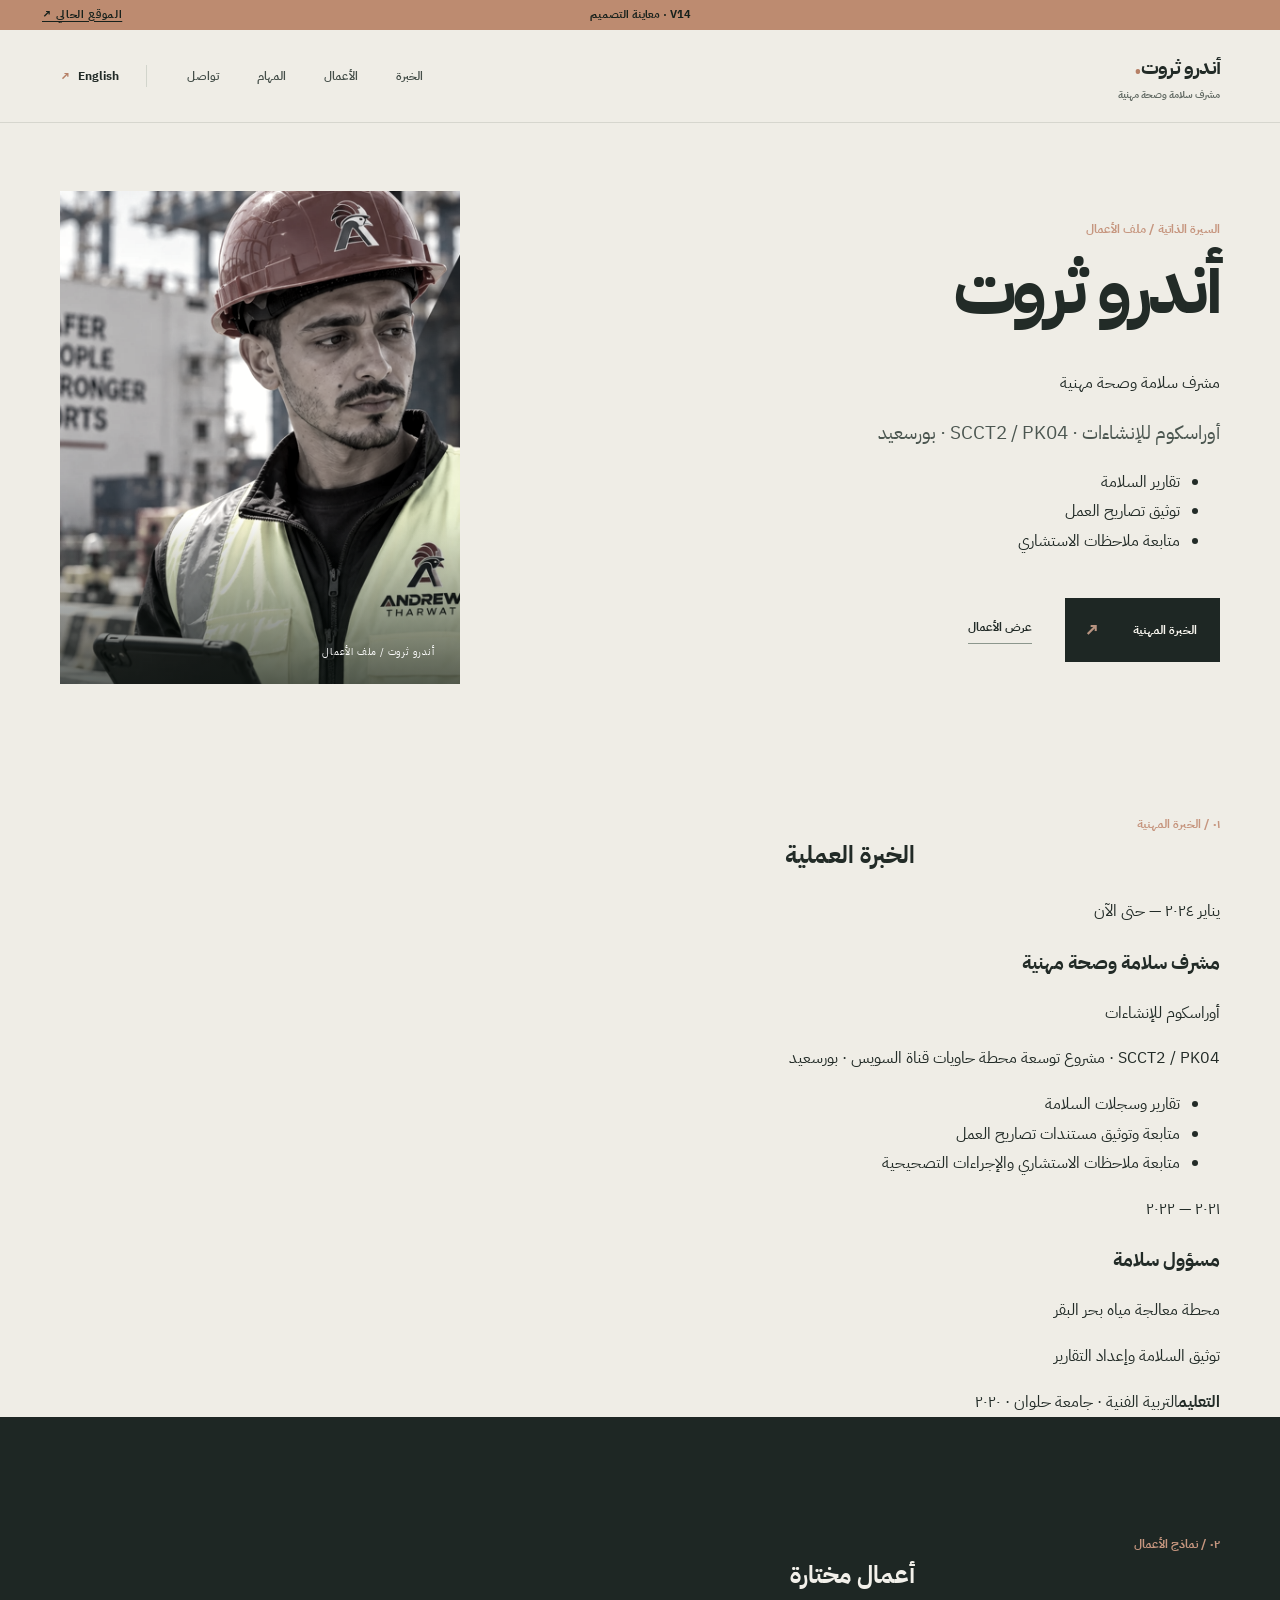
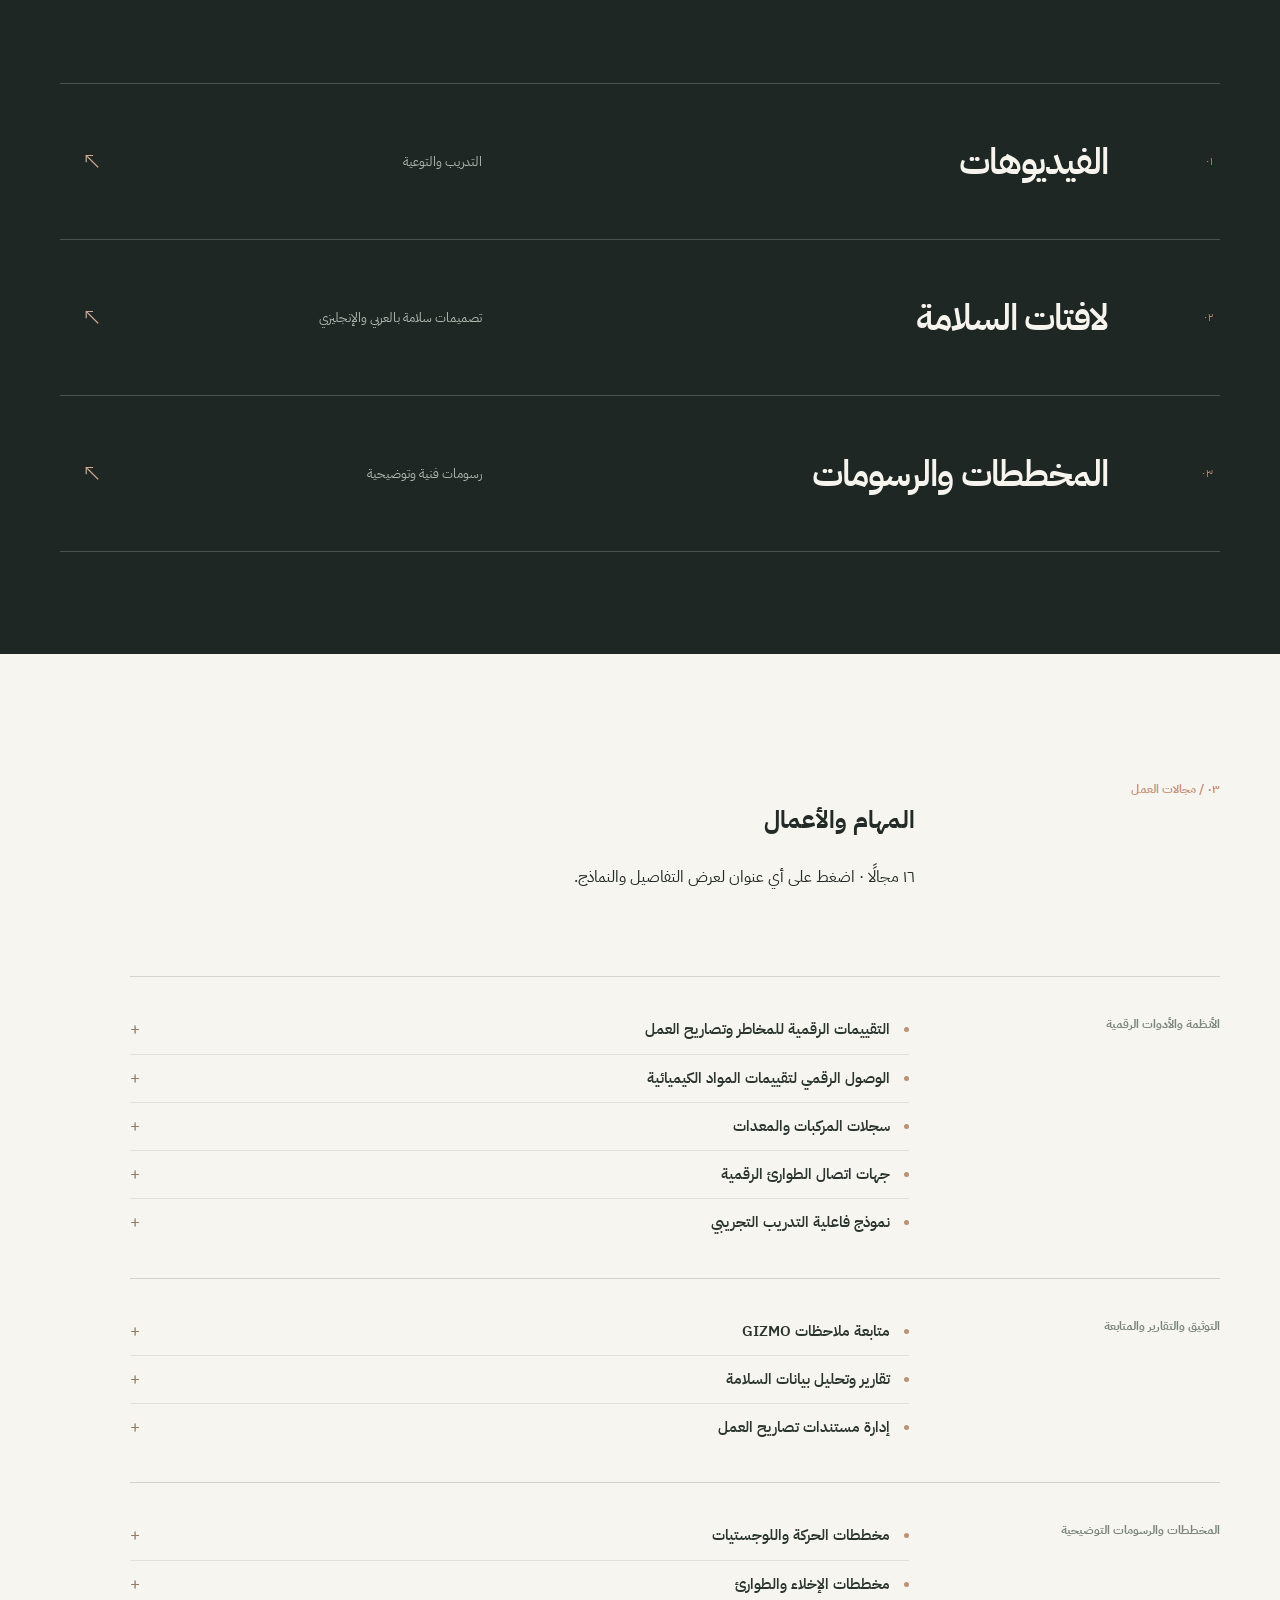
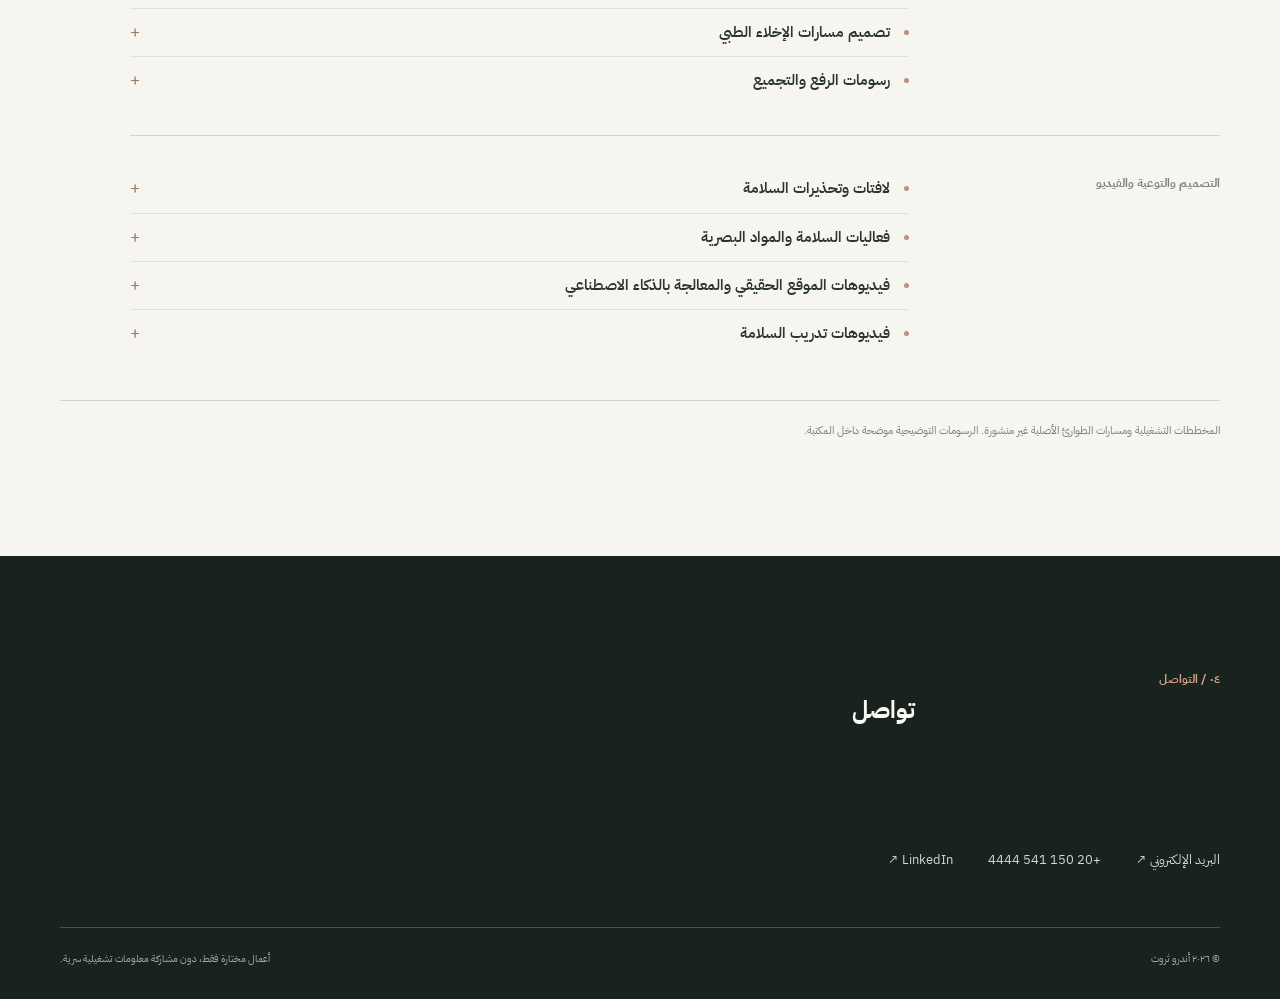
==== commit 078659c4: "refine(v14): CV-first concise bilingual layout with clear experience and short portfolio labels" ====
--- a/ar.html
+++ b/ar.html
@@ -1,94 +1,67 @@
 <!doctype html>
 <html lang="ar" dir="rtl">
 <head>
-  <meta charset="utf-8">
-  <meta name="viewport" content="width=device-width,initial-scale=1,viewport-fit=cover">
-  <meta name="theme-color" content="#efece5">
-  <meta name="description" content="أندرو ثروت، مشرف سلامة وصحة مهنية يجمع بين التوثيق والتقارير والأدوات العملية والتواصل البصري.">
-  <meta name="robots" content="noindex,nofollow,noarchive">
-  <link rel="icon" type="image/svg+xml" href="favicon.svg">
-  <link rel="preconnect" href="https://fonts.googleapis.com">
-  <link rel="preconnect" href="https://fonts.gstatic.com" crossorigin>
-  <link href="https://fonts.googleapis.com/css2?family=DM+Sans:wght@400;500;600;700&family=IBM+Plex+Sans+Arabic:wght@400;500;600;700&display=swap" rel="stylesheet">
-  <link rel="stylesheet" href="v14.css">
-  <script defer src="data.js"></script>
-  <script defer src="v11.js"></script>
-  <script defer src="v12-work.js"></script>
-  <title>أندرو ثروت — السلامة والتواصل البصري | معاينة V14</title>
+<meta charset="utf-8">
+<meta name="viewport" content="width=device-width,initial-scale=1,viewport-fit=cover">
+<meta name="theme-color" content="#f3f1eb">
+<meta name="description" content="أندرو ثروت — مشرف سلامة وصحة مهنية، أوراسكوم للإنشاءات، SCCT2 / PK04. الخبرة والأعمال المهنية.">
+<meta name="robots" content="noindex,nofollow,noarchive">
+<link rel="icon" type="image/svg+xml" href="favicon.svg">
+<link rel="preconnect" href="https://fonts.googleapis.com">
+<link rel="preconnect" href="https://fonts.gstatic.com" crossorigin>
+<link href="https://fonts.googleapis.com/css2?family=DM+Sans:wght@400;500;600;700&family=IBM+Plex+Sans+Arabic:wght@400;500;600;700&display=swap" rel="stylesheet">
+<link rel="stylesheet" href="v14.css">
+<script defer src="data.js"></script><script defer src="v11.js"></script><script defer src="v12-work.js"></script>
+<title>أندرو ثروت | مشرف سلامة وصحة مهنية — معاينة البورتفوليو</title>
 </head>
 <body>
-<a class="skip" href="#main">الانتقال إلى المحتوى</a>
-<div class="preview-strip"><span class="preview-indicator" aria-hidden="true"></span><span>V14 / معاينة مستقلة — ليست النسخة المنشورة</span><a href="https://andrew.atstudioimpact.com/" target="_blank" rel="noopener noreferrer">الموقع الحالي ↗</a></div>
-<header class="site-header">
-  <div class="wrap nav-shell">
-    <a class="identity" href="#top" aria-label="أندرو ثروت"><span class="identity-name">أندرو ثروت<span class="period">.</span></span><span class="identity-spec">السلامة / الأنظمة البصرية</span></a>
-    <nav class="site-nav" aria-label="الأعمال"><a href="#collections">الأعمال</a><a href="#experience">مجالات الخبرة</a><a href="#about">عني</a><a href="#contact">تواصل</a></nav>
-    <a class="lang-switch" href="index.html" hreflang="en">English <span aria-hidden="true">↗</span></a>
+<a class="skip" href="#main">انتقل للمحتوى</a>
+<div class="preview-strip"><span>V14 · معاينة التصميم</span><a href="https://andrew.atstudioimpact.com/" target="_blank" rel="noopener noreferrer">الموقع الحالي ↗</a></div>
+<header class="site-header"><div class="wrap nav-shell">
+<a class="identity" href="#top"><strong class="identity-name">أندرو ثروت<span class="period">.</span></strong><small class="identity-spec">مشرف سلامة وصحة مهنية</small></a>
+<nav class="site-nav" aria-label="التنقل"><a href="#career">الخبرة</a><a href="#collections">الأعمال</a><a href="#experience">المهام</a><a href="#contact">تواصل</a></nav>
+<a class="lang-switch" href="index.html" hreflang="en">English <span aria-hidden="true">↗</span></a>
+</div></header>
+<main id="main">
+<section id="top" class="hero wrap" aria-labelledby="hero-heading">
+<div class="hero-main">
+  <div class="hero-message">
+    <span class="eyebrow">السيرة الذاتية / ملف الأعمال</span>
+    <h1 id="hero-heading">أندرو ثروت</h1>
+    <p class="hero-role">مشرف سلامة وصحة مهنية</p>
+    <p class="hero-description">أوراسكوم للإنشاءات · SCCT2 / PK04 · بورسعيد</p>
+    <ul class="hero-competencies"><li>تقارير السلامة</li><li>توثيق تصاريح العمل</li><li>متابعة ملاحظات الاستشاري</li></ul>
+    <div class="hero-buttons"><a class="primary-link" href="#career">الخبرة المهنية <span aria-hidden="true">↗</span></a><a class="secondary-link" href="#collections">عرض الأعمال</a></div>
   </div>
-</header>
-<main id="main">
-  <section id="top" class="hero wrap" aria-labelledby="hero-heading">
-    <div class="hero-rail"><span class="kicker"><span class="kicker-line"></span>بورتفوليو شخصي / بورسعيد، مصر</span></div>
-    <div class="hero-main">
-      <div class="hero-message">
-        <h1 id="hero-heading"><span>السلامة تبدأ</span><span class="hero-final">بالفهم.</span></h1>
-        <p class="hero-description">شغلي عند نقطة التقاء السلامة المهنية والتوثيق والأدوات العملية والتواصل البصري. بهتم أخلي المعلومة المهمة أوضح وأسهل في التطبيق داخل الموقع.</p>
-        <div class="hero-buttons"><a class="primary-link" href="#collections">استكشف أعمالي <span aria-hidden="true">↗</span></a><a class="secondary-link" href="#about">اعرف عني أكتر</a></div>
-        <p class="hero-marginal">التوثيق / التواصل الميداني / الأدوات الرقمية</p>
-      </div>
-      <figure class="hero-photo">
-        <img src="assets/work/andrew-portrait.webp" alt="أندرو ثروت — مشرف سلامة وصحة مهنية" width="900" height="1100" fetchpriority="high">
-        <figcaption><span class="caption-number">AT—01</span><span>أندرو ثروت — مشرف سلامة وصحة مهنية</span></figcaption>
-      </figure>
-    </div>
-    <div class="hero-footer"><span>مساحة شخصية تعرض شغلي وطريقتي في التفكير.</span><span>من واقع الشغل / ٢٠٢٦</span></div>
-  </section>
-  <section id="collections" class="collections section-dark">
-    <div class="wrap">
-      <div class="heading-grid"><span class="eyebrow">٠١ / استكشف</span><div class="heading-copy"><h2>الشغل اللي<br><em>وراء التفاصيل.</em></h2><p>ثلاث مداخل بسيطة للأعمال. بدل الزحمة والصور المتناثرة، اختار المجال اللي تحب تشوفه.</p></div></div>
-      <div class="doors"><button type="button" data-open="videos" class="door" aria-haspopup="dialog" aria-controls="library-dialog"><span class="door-n">٠١</span><span class="door-title">الفيديوهات والأعمال المرئية</span><span class="door-desc">مشاهد تدريبية وتوعية وحكايات بصرية.</span><span class="door-arrow" aria-hidden="true">↗</span></button><button type="button" data-open="signs" class="door" aria-haspopup="dialog" aria-controls="library-dialog"><span class="door-n">٠٢</span><span class="door-title">اللافتات والتواصل البصري</span><span class="door-desc">توعية بالعربي والإنجليزي ورسومات موقع عملية.</span><span class="door-arrow" aria-hidden="true">↗</span></button><button type="button" data-open="layouts" class="door" aria-haspopup="dialog" aria-controls="library-dialog"><span class="door-n">٠٣</span><span class="door-title">المخططات والرسومات</span><span class="door-desc">دعم فني ورسومات توضيحية منظمة.</span><span class="door-arrow" aria-hidden="true">↗</span></button></div>
-      <p class="collections-note">افتح المكتبة لعرض الملفات المتاحة. الملفات التي لم تُنشر بعد تظل مخفية.</p>
-    </div>
-  </section>
-  <section id="experience" class="experience-section">
-    <div class="wrap">
-      <div class="heading-grid heading-grid-light"><span class="eyebrow">٠٢ / كل مجالات شغلي</span><div class="heading-copy"><h2 id="scope-title">كل شغلي، في مكان واحد.</h2><p>كل مجال عمل موجود مرة واحدة من غير تكرار. اضغط على أي سطر علشان تعرف دوري والنماذج المرتبطة بيه.</p></div></div>
-      <div id="full-work-list" class="scope-groups"></div>
-      <p class="scope-privacy">المخططات الهندسية ومسارات التشغيل والطوارئ الأصلية خاصة. الرسومات الأربع المنشورة مجرد أمثلة توضيحية وليست مخططات الموقع الفعلية.</p>
-    </div>
-  </section>
-  <section id="about" class="about-section">
-    <div class="wrap about-grid">
-      <div class="about-left"><span class="eyebrow">٠٣ / عني</span><h2>الوضوح جزء من السلامة.</h2><div class="about-micro">مش مجرد مستندات — معلومات قابلة للاستخدام.</div></div>
-      <div class="about-right">
-        <p class="about-statement">مستند السلامة الحقيقي لازم يكون مفهوم وقابل للاستخدام، مش مجرد ورق محفوظ.</p>
-        <p class="about-paragraph">أنا أندرو، مشرف سلامة وصحة مهنية عندي خبرة في التوثيق والتقارير ومتابعة ملاحظات الاستشاري والتواصل البصري. بحاول أبني طرق عملية تسهّل الوصول للمعلومة وتوضيح الإجراءات ومساعدة فرق العمل على تطبيقها.</p>
-        <details class="career"><summary>الخبرة والتعليم<span aria-hidden="true">+</span></summary><p>أوراسكوم للإنشاءات — SCCT2 / PK04 (٢٠٢٤–حتى الآن): مشرف سلامة. سابقًا محطة معالجة مياه بحر البقر (٢٠٢١–٢٠٢٢): مسؤول سلامة، مع التركيز على التوثيق والتقارير. جامعة حلوان (٢٠٢٠): التربية الفنية.</p></details>
-      </div>
-    </div>
-  </section>
-  <footer id="contact" class="contact">
-    <div class="wrap">
-      <div class="contact-heading"><span class="eyebrow">٠٤ / تواصل</span><h2>خلّيها أوضح.</h2><p>لفرص العمل في السلامة أو التعاون أو أي نقاش عن الأعمال.</p></div>
-      <a class="contact-cta" href="mailto:androsarot3@gmail.com">ابدأ التواصل <span aria-hidden="true">↗</span></a>
-      <div class="contact-links"><a href="mailto:androsarot3@gmail.com">androsarot3@gmail.com</a><a href="tel:+201505414444">+20 150 541 4444</a><a href="https://www.linkedin.com/in/andrew-tharwat" target="_blank" rel="noopener noreferrer">LinkedIn ↗</a></div>
-      <div class="footer-base"><span>© ٢٠٢٦ — أندرو ثروت</span><span>ملف أعمال شخصي مستقل. معلومات التشغيل السرية غير منشورة.</span></div>
-    </div>
-  </footer>
+  <figure class="hero-photo"><img src="assets/work/andrew-portrait.webp" alt="الصورة الشخصية لأندرو ثروت" width="900" height="1100" fetchpriority="high"><figcaption>أندرو ثروت / ملف الأعمال</figcaption></figure>
+</div>
+</section>
+<section id="career" class="career-section"><div class="wrap">
+<div class="heading-grid"><span class="eyebrow">٠١ / الخبرة المهنية</span><h2>الخبرة العملية</h2></div>
+<div class="timeline"><article class="timeline-item"><time>يناير ٢٠٢٤ — حتى الآن</time><div class="timeline-main"><h3>مشرف سلامة وصحة مهنية</h3><p class="company">أوراسكوم للإنشاءات</p><p class="project">SCCT2 / PK04 · مشروع توسعة محطة حاويات قناة السويس · بورسعيد</p><ul class="responsibilities"><li>تقارير وسجلات السلامة</li><li>متابعة وتوثيق مستندات تصاريح العمل</li><li>متابعة ملاحظات الاستشاري والإجراءات التصحيحية</li></ul></div></article><article class="timeline-item"><time>٢٠٢١ — ٢٠٢٢</time><div class="timeline-main"><h3>مسؤول سلامة</h3><p class="company">محطة معالجة مياه بحر البقر</p><p class="project">توثيق السلامة وإعداد التقارير</p></div></article></div>
+<div class="education"><strong>التعليم</strong><span>التربية الفنية · جامعة حلوان · ٢٠٢٠</span></div>
+</div></section>
+<section id="collections" class="collections section-dark"><div class="wrap">
+<div class="heading-grid"><span class="eyebrow">٠٢ / نماذج الأعمال</span><h2>أعمال مختارة</h2></div>
+<div class="doors"><button type="button" class="door" data-open="videos" aria-haspopup="dialog" aria-controls="library-dialog"><span class="door-n">٠١</span><span class="door-title">الفيديوهات</span><span class="door-desc">التدريب والتوعية</span><span class="door-arrow" aria-hidden="true">↗</span></button><button type="button" class="door" data-open="signs" aria-haspopup="dialog" aria-controls="library-dialog"><span class="door-n">٠٢</span><span class="door-title">لافتات السلامة</span><span class="door-desc">تصميمات سلامة بالعربي والإنجليزي</span><span class="door-arrow" aria-hidden="true">↗</span></button><button type="button" class="door" data-open="layouts" aria-haspopup="dialog" aria-controls="library-dialog"><span class="door-n">٠٣</span><span class="door-title">المخططات والرسومات</span><span class="door-desc">رسومات فنية وتوضيحية</span><span class="door-arrow" aria-hidden="true">↗</span></button></div>
+</div></section>
+<section id="experience" class="experience-section"><div class="wrap">
+<div class="heading-grid"><span class="eyebrow">٠٣ / مجالات العمل</span><div><h2 id="scope-title">المهام والأعمال</h2><p class="section-note">١٦ مجالًا · اضغط على أي عنوان لعرض التفاصيل والنماذج.</p></div></div>
+<div id="full-work-list" class="scope-groups"></div>
+<p class="scope-privacy">المخططات التشغيلية ومسارات الطوارئ الأصلية غير منشورة. الرسومات التوضيحية موضحة داخل المكتبة.</p>
+</div></section>
+<footer id="contact" class="contact"><div class="wrap">
+<div class="heading-grid"><span class="eyebrow">٠٤ / التواصل</span><h2>تواصل</h2></div>
+<div class="contact-links"><a href="mailto:androsarot3@gmail.com">البريد الإلكتروني ↗</a><a href="tel:+201505414444">+20 150 541 4444</a><a href="https://www.linkedin.com/in/andrew-tharwat" target="_blank" rel="noopener noreferrer">LinkedIn ↗</a></div>
+<div class="footer-base"><span>© ٢٠٢٦ أندرو ثروت</span><span>أعمال مختارة فقط، دون مشاركة معلومات تشغيلية سرية.</span></div>
+</div></footer>
 </main>
 <dialog id="library-dialog" class="library-dialog" aria-labelledby="library-title">
-  <div class="library-inner">
-    <header class="library-header"><button id="library-back" type="button" class="back"><span aria-hidden="true">←</span> ارجع للبورتفوليو</button><button type="button" id="library-close" class="close" aria-label="إغلاق">×</button></header>
-    <div class="library-intro"><span class="eyebrow" id="library-kicker"></span><h2 id="library-title"></h2><p id="library-description"></p></div>
-    <div id="library-grid" class="library-grid" aria-live="polite"></div>
-    <p class="library-note" id="library-note"></p>
-  </div>
+ <div class="library-inner"><header class="library-header"><button id="library-back" type="button" class="back">← رجوع</button><button type="button" id="library-close" class="close" aria-label="إغلاق">×</button></header>
+ <div class="library-intro"><span class="eyebrow" id="library-kicker"></span><h2 id="library-title"></h2><p id="library-description"></p></div>
+ <div id="library-grid" class="library-grid" aria-live="polite"></div><p class="library-note" id="library-note"></p></div>
 </dialog>
-<dialog id="detail-dialog" class="detail-dialog" aria-labelledby="detail-title">
-  <div class="detail-inner"><button type="button" class="close detail-close" id="detail-close" aria-label="إغلاق">×</button><span class="eyebrow">نطاق العمل والمسؤولية</span><h2 id="detail-title"></h2><p id="detail-description"></p><p class="detail-boundary" id="detail-boundary"></p></div>
-</dialog>
-<dialog id="player-dialog" class="player-dialog" aria-labelledby="player-title">
-  <div class="player-inner"><div class="player-top"><h2 id="player-title"></h2><button type="button" class="close" id="player-close" aria-label="إغلاق">×</button></div><video id="player-video" controls playsinline preload="metadata"></video><p id="player-description"></p><p id="player-error" role="alert"></p></div>
-</dialog>
+<dialog id="detail-dialog" class="detail-dialog" aria-labelledby="detail-title"><div class="detail-inner"><button type="button" class="close detail-close" id="detail-close" aria-label="إغلاق">×</button><span class="eyebrow">نطاق الدور والمسؤولية</span><h2 id="detail-title"></h2><p id="detail-description"></p><p class="detail-boundary" id="detail-boundary"></p></div></dialog>
+<dialog id="player-dialog" class="player-dialog" aria-labelledby="player-title"><div class="player-inner"><div class="player-top"><h2 id="player-title"></h2><button type="button" class="close" id="player-close" aria-label="إغلاق">×</button></div><video id="player-video" controls playsinline preload="metadata"></video><p id="player-description"></p><p id="player-error" role="alert"></p></div></dialog>
 </body>
 </html>
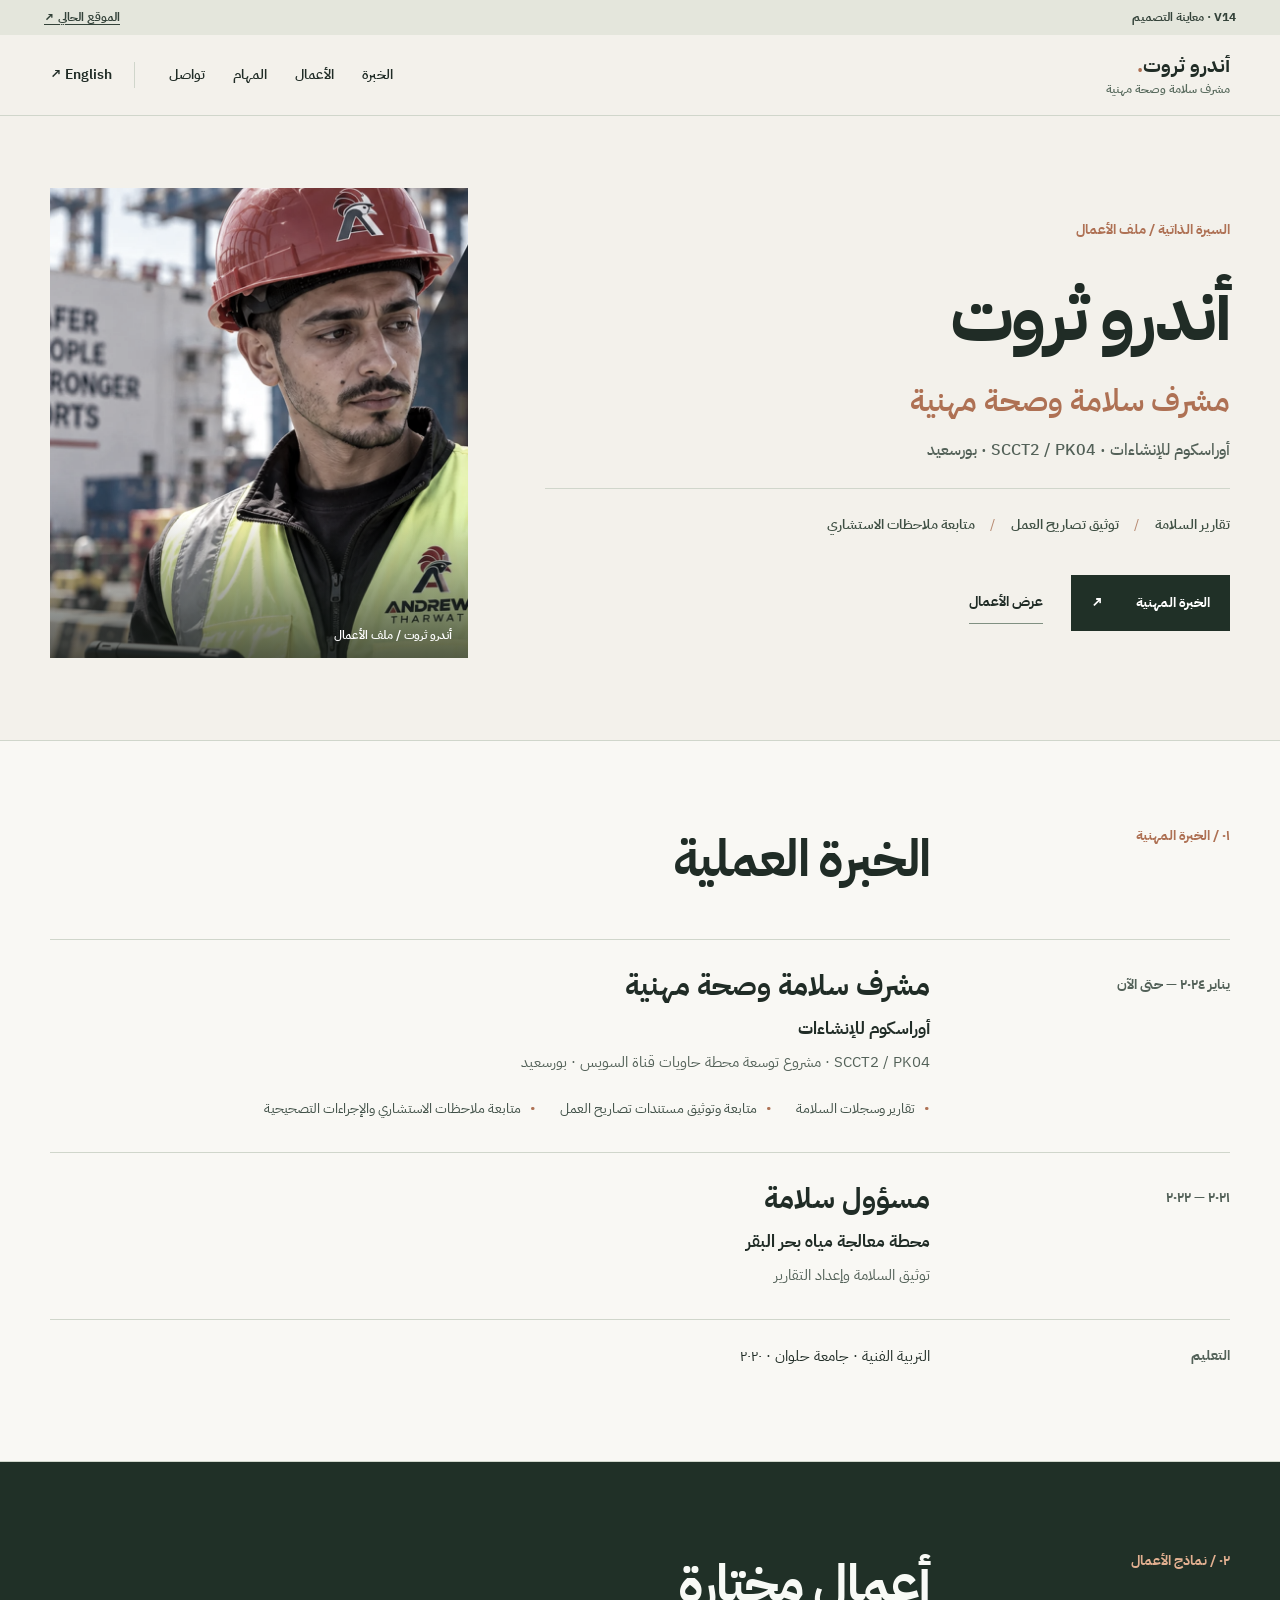
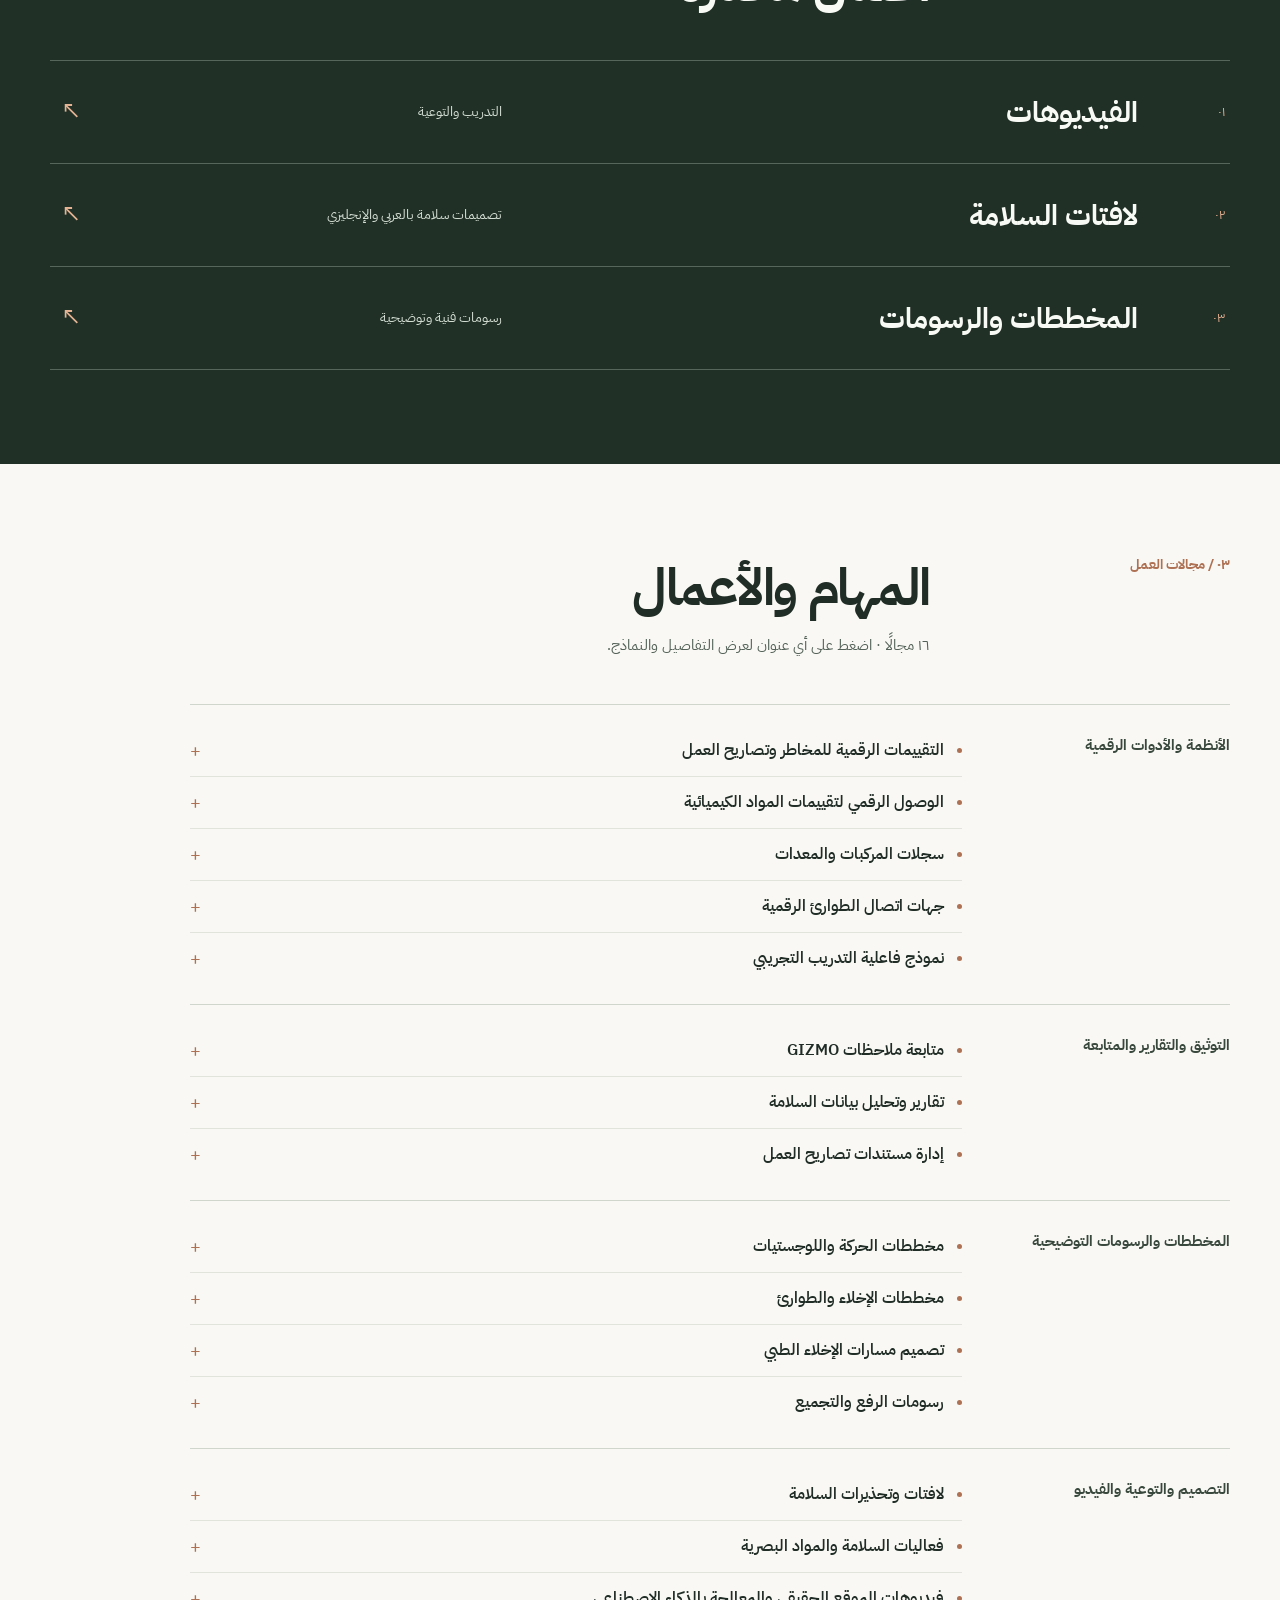
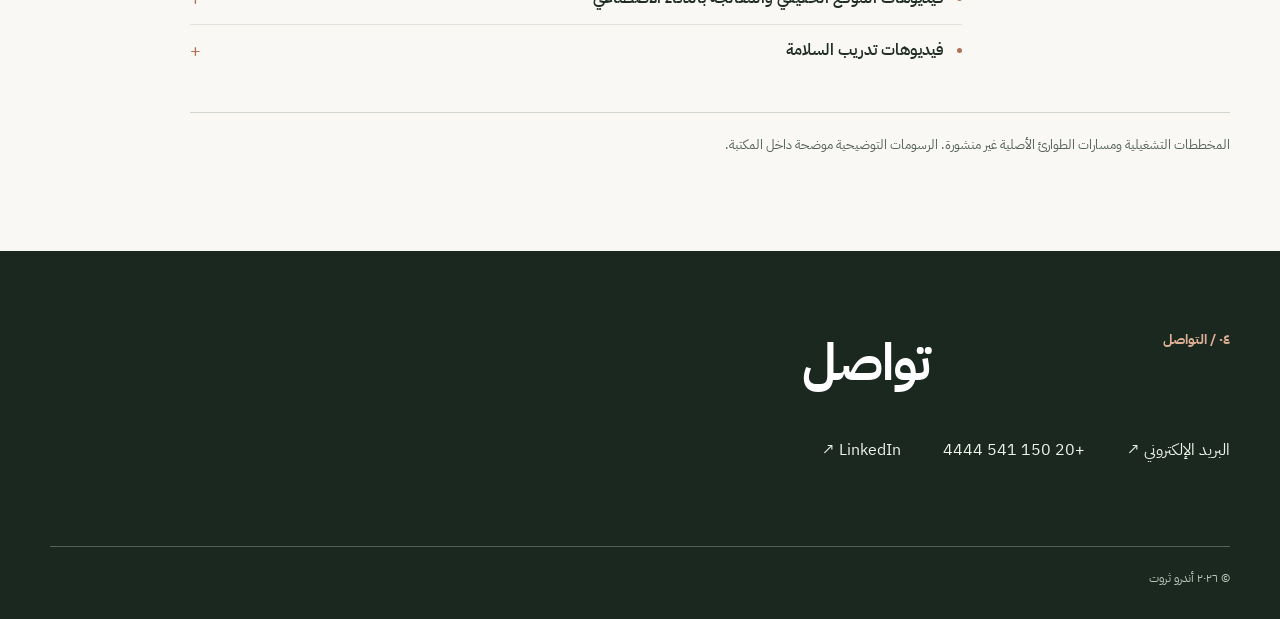
==== commit 8c256fb6: "release(v14): remove unnecessary footer disclaimer from Arabic portfolio" ====
--- a/ar.html
+++ b/ar.html
@@ -53,7 +53,7 @@
 <footer id="contact" class="contact"><div class="wrap">
 <div class="heading-grid"><span class="eyebrow">٠٤ / التواصل</span><h2>تواصل</h2></div>
 <div class="contact-links"><a href="mailto:androsarot3@gmail.com">البريد الإلكتروني ↗</a><a href="tel:+201505414444">+20 150 541 4444</a><a href="https://www.linkedin.com/in/andrew-tharwat" target="_blank" rel="noopener noreferrer">LinkedIn ↗</a></div>
-<div class="footer-base"><span>© ٢٠٢٦ أندرو ثروت</span><span>أعمال مختارة فقط، دون مشاركة معلومات تشغيلية سرية.</span></div>
+<div class="footer-base"><span>© ٢٠٢٦ أندرو ثروت</span></div>
 </div></footer>
 </main>
 <dialog id="library-dialog" class="library-dialog" aria-labelledby="library-title">
--- a/v14.css
+++ b/v14.css
@@ -1,300 +1,206 @@
-
-/* Andrew Tharwat / V14 Editorial Signature + Quiet Technical
-   Bespoke preview, no template assets or commercial template code. */
-:root{
-  color-scheme:light;
-  --paper:#efede6;--paper-light:#f7f5ef;--paper-mid:#e8e6de;
-  --deep:#1e2724;--deep2:#26312d;--ink:#222b27;--secondary:#636b64;
-  --accent:#b68066;--dark-line:#48554f;--line:#d2d5cc;
-  --display:Georgia,"Times New Roman",serif;
-  --sans:"DM Sans","Segoe UI",Arial,sans-serif;
-  --arabic:"IBM Plex Sans Arabic","Segoe UI",Tahoma,Arial,sans-serif;
-  --width:1240px;
-}
+/* Andrew V14 — CV-first clarity pass. Preview branch only. */
+:root{color-scheme:light;--bg:#f3f1eb;--paper:#f9f8f4;--ink:#202c26;--muted:#536158;--line:#d0d6cb;--deep:#203027;--accent:#ae7154;--contrast:#e9eee5;--sans:"DM Sans","Segoe UI",Arial,sans-serif;--arabic:"IBM Plex Sans Arabic",Tahoma,Arial,sans-serif;--width:1180px}
 *{box-sizing:border-box}
-html{scroll-behavior:smooth;scroll-padding-top:86px}
-body{margin:0;background:var(--paper);color:var(--ink);font-family:var(--sans);font-size:16px;line-height:1.68;-webkit-font-smoothing:antialiased;text-rendering:optimizeLegibility}
+html{scroll-behavior:smooth;scroll-padding-top:92px}
+body{margin:0;background:var(--bg);color:var(--ink);font:400 16px/1.75 var(--sans);-webkit-font-smoothing:antialiased}
 html[lang=ar] body{font-family:var(--arabic);line-height:1.85}
-a{color:inherit;text-decoration:none}
-button{font:inherit;color:inherit;cursor:pointer}
-button,a{-webkit-tap-highlight-color:transparent}
-button:focus-visible,a:focus-visible,summary:focus-visible{outline:2px solid var(--accent);outline-offset:5px}
-figure,blockquote{margin:0}
-img{max-width:100%}
-.wrap{width:min(var(--width),calc(100% - 120px));margin-inline:auto}
-.skip{position:absolute;inset-inline-start:12px;top:-100px;z-index:100;padding:10px 18px;background:var(--deep);color:white}
+a{color:inherit;text-decoration:none}button{font:inherit;color:inherit;cursor:pointer}
+a:focus-visible,button:focus-visible,summary:focus-visible{outline:3px solid var(--accent);outline-offset:4px}
+.wrap{width:min(var(--width),calc(100% - 88px));margin-inline:auto}
+.skip{position:absolute;top:-100px;inset-inline-start:12px;background:var(--deep);color:#fff;padding:12px 18px;z-index:100}
 .skip:focus{top:9px}
-.preview-strip{min-height:30px;background:#bd8b70;color:#17211c;display:flex;align-items:center;justify-content:center;gap:14px;padding:4px 24px;font-size:9px;letter-spacing:.19em;font-weight:700;text-align:center;position:relative}
-.preview-strip a{position:absolute;inset-inline-end:42px;font-weight:700;letter-spacing:.06em;text-decoration:underline;text-underline-offset:3px}
-.preview-indicator{height:5px;width:5px;border-radius:50%;background:var(--deep)}
-html[lang=ar] .preview-strip{font-size:11px;letter-spacing:0}
-.site-header{z-index:40;background:rgba(239,237,230,.96);backdrop-filter:blur(14px);border-bottom:1px solid rgba(32,42,38,.12);position:sticky;top:0}
-.nav-shell{height:92px;display:flex;align-items:center;gap:34px}
-.identity{display:flex;flex-direction:column;align-items:flex-start;line-height:1.15;flex-shrink:0}
-.identity-name{font-family:var(--sans);font-size:20px;font-weight:750;letter-spacing:-.07em}
-html[lang=ar] .identity-name{font-family:var(--arabic);letter-spacing:-.04em}
-.period{color:var(--accent);font-size:25px}
-.identity-spec{font-size:9px;letter-spacing:.23em;color:var(--secondary);margin-top:8px;font-weight:700}
-html[lang=ar] .identity-spec{font-size:10px;letter-spacing:0}
-.site-nav{display:flex;align-items:center;gap:38px;margin-inline-start:auto}
-.site-nav a{font-size:12px;font-weight:550;color:#454f49;transition:color .2s}
-.site-nav a:hover{color:#ad7158}
-.lang-switch{font-size:12px;font-weight:700;white-space:nowrap;border-inline-start:1px solid var(--line);padding-inline-start:27px;margin-inline-start:6px}
-.lang-switch span{margin-inline-start:4px;color:var(--accent)}
-.kicker{display:inline-flex;align-items:center;gap:12px;font-size:10px;letter-spacing:.2em;font-weight:700;color:var(--secondary)}
-.kicker-line{height:1px;width:29px;background:var(--accent)}
-html[lang=ar] .kicker{letter-spacing:0;font-size:12px}
-.hero{padding-block:68px 32px;min-height:690px}
-.hero-rail{padding-bottom:36px}
-.hero-main{display:grid;grid-template-columns:minmax(0,1.14fr) minmax(320px,.66fr);align-items:center;gap:clamp(40px,5.5vw,92px)}
-.hero-message h1{font-family:var(--display);font-weight:400;font-size:clamp(68px,7.7vw,118px);line-height:1.04;letter-spacing:-.074em;margin:0 0 33px}
-.hero-message h1 span{display:block}
-.hero-final{color:#a9765f;font-style:italic}
-html[lang=ar] .hero-message h1{font-family:var(--arabic);font-weight:650;font-size:clamp(53px,5.6vw,83px);line-height:1.3;letter-spacing:-.058em}
-html[lang=ar] .hero-final{font-weight:550;font-style:normal}
-.hero-description{max-width:555px;font-size:clamp(16px,1.5vw,19px);color:#4c5751;line-height:1.93;margin:0}
-.hero-buttons{display:flex;align-items:center;gap:33px;flex-wrap:wrap;margin-top:42px}
-.primary-link{display:inline-flex;align-items:center;gap:33px;background:var(--deep);color:#f9f7f0;padding:15px 19px 15px 23px;font-size:12px;font-weight:700;transition:background .2s,gap .2s}
-html[dir=rtl] .primary-link{padding:15px 23px 15px 19px}
-.primary-link:hover{background:#35473f;gap:40px}
-.primary-link span{color:#b89481;font-size:18px}
-.secondary-link{font-size:12px;font-weight:700;padding-bottom:5px;border-bottom:1px solid #8c978d}
-.secondary-link:hover{color:#b07861;border-color:#b07861}
-.hero-marginal{margin:80px 0 0;font-size:9px;letter-spacing:.17em;color:#7c857d}
-html[lang=ar] .hero-marginal{font-size:11px;letter-spacing:0}
-.hero-photo{aspect-ratio:.81;position:relative;min-height:440px;background:#dbdbd3;overflow:hidden;isolation:isolate}
-.hero-photo::after{content:"";position:absolute;inset:0;background:linear-gradient(180deg,transparent 66%,rgba(10,18,15,.67));pointer-events:none}
-.hero-photo img{display:block;width:100%;height:100%;object-fit:cover;object-position:center 21%;filter:grayscale(.82) contrast(1.045) sepia(.035)}
-.hero-photo figcaption{position:absolute;bottom:25px;inset-inline:25px;display:flex;justify-content:space-between;gap:20px;align-items:end;color:white;z-index:1;font-size:10px;letter-spacing:.08em;line-height:1.45}
-.caption-number{font-weight:700;color:#edc1a7}
-.hero-footer{display:flex;justify-content:space-between;align-items:center;border-top:1px solid var(--line);margin-top:51px;padding-top:17px;gap:15px;color:#69726a;font-size:10px;letter-spacing:.035em}
-html[lang=ar] .hero-footer{font-size:11px;letter-spacing:0}
-.section-dark{background:var(--deep);color:#f2f0ea}
-.collections{padding-block:116px 102px}
-.heading-grid{display:grid;grid-template-columns:minmax(130px,.3fr) minmax(0,1fr);gap:48px}
-.eyebrow{font-size:10px;color:#c6967f;letter-spacing:.17em;text-transform:uppercase;font-weight:750}
-html[lang=ar] .eyebrow{letter-spacing:0;font-size:12px}
-.heading-copy{display:flex;justify-content:space-between;gap:50px;align-items:end}
-.heading-copy h2{font:400 clamp(45px,5.3vw,80px)/1.08 var(--display);letter-spacing:-.065em;margin:0}
-.heading-copy h2 em{font-weight:400;color:#cda38a}
-.heading-copy>p{max-width:295px;color:#b2bbb3;font-size:13px;line-height:1.88;margin:0 0 8px}
-html[lang=ar] .heading-copy h2{font-family:var(--arabic);font-weight:600;font-size:clamp(37px,4vw,62px);letter-spacing:-.035em;line-height:1.43}
-html[lang=ar] .heading-copy h2 em{font-weight:500;font-style:normal}
-.doors{border-top:1px solid var(--dark-line);margin-top:66px}
-.door{width:100%;background:transparent;border:0;border-bottom:1px solid var(--dark-line);text-align:start;min-height:156px;display:grid;grid-template-columns:80px minmax(200px,1.1fr) minmax(180px,.65fr) 36px;gap:26px;align-items:center;color:#f6f4ed;transition:background .25s,padding .25s;padding:19px 6px}
-.door:hover{background:rgba(255,255,255,.043);padding-inline:21px}
-.door-n{font-size:11px;letter-spacing:.1em;color:#b98e79;align-self:center}
-.door-title{font:400 clamp(29px,3.25vw,45px)/1.2 var(--display);letter-spacing:-.035em}
-html[lang=ar] .door-title{font:550 clamp(27px,2.8vw,37px)/1.35 var(--arabic);letter-spacing:-.03em}
-.door-desc{font-size:13px;line-height:1.85;color:#aeb9b0;max-width:300px}
-.door-arrow{color:#d3ab96;font-size:25px;font-weight:350;text-align:end;transition:transform .2s}
-.door:hover .door-arrow{transform:translate(3px,-3px)}
+.eyebrow{font-size:12px;font-weight:700;letter-spacing:.07em;color:var(--accent)}
+html[lang=ar] .eyebrow{letter-spacing:0;font-size:14px}
+.preview-strip{background:#e4e6dc;color:#334239;padding:6px 44px;display:flex;align-items:center;justify-content:space-between;gap:18px;min-height:35px;font-size:12px;font-weight:650}
+.preview-strip a{text-decoration:underline;text-underline-offset:3px}
+.site-header{background:rgba(243,241,235,.97);backdrop-filter:blur(14px);border-bottom:1px solid var(--line);position:sticky;top:0;z-index:20}
+.nav-shell{height:80px;display:flex;gap:34px;align-items:center}
+.identity{display:flex;flex-direction:column;align-items:flex-start;line-height:1.25;flex-shrink:0}
+.identity-name{font-weight:700;font-size:20px;letter-spacing:-.04em}
+html[lang=ar] .identity-name{letter-spacing:0}
+.period{color:var(--accent)}
+.identity-spec{font-weight:600;font-size:12px;color:#596b5e;margin-top:4px}
+.site-nav{margin-inline-start:auto;display:flex;gap:28px;align-items:center}
+.site-nav a,.lang-switch{font-size:14px;font-weight:550;white-space:nowrap}
+.site-nav a:hover,.lang-switch:hover{color:var(--accent)}
+.lang-switch{border-inline-start:1px solid var(--line);padding-inline-start:22px}
+.hero{padding-block:72px 82px}
+.hero-main{display:grid;grid-template-columns:minmax(0,1fr) minmax(280px,.61fr);gap:clamp(45px,6vw,96px);align-items:center}
+.hero-message h1{font-family:var(--sans);font-weight:700;font-size:clamp(49px,6.1vw,86px);line-height:1.17;letter-spacing:-.065em;margin:24px 0 13px;overflow-wrap:break-word}
+html[lang=ar] .hero-message h1{font-family:var(--arabic);font-size:clamp(45px,5.6vw,73px);letter-spacing:-.04em;line-height:1.35}
+.hero-role{font-size:clamp(24px,2.8vw,34px);font-weight:600;color:var(--accent);margin:0 0 12px;line-height:1.5}
+html[lang=ar] .hero-role{font-size:clamp(22px,2.4vw,31px)}
+.hero-description{font-size:16px;font-weight:500;color:var(--muted);margin:0;line-height:1.8;max-width:600px}
+.hero-competencies{list-style:none;padding:23px 0 0;margin:23px 0 0;border-top:1px solid var(--line);display:flex;flex-wrap:wrap;gap:9px 16px}
+.hero-competencies li{font-size:14px;font-weight:550;color:#3d4e42}
+.hero-competencies li+li::before{content:"/";color:#b78a71;margin-inline-end:15px;font-weight:400}
+.hero-buttons{display:flex;flex-wrap:wrap;gap:28px;align-items:center;margin-top:37px}
+.primary-link{display:inline-flex;align-items:center;justify-content:space-between;gap:32px;background:var(--deep);color:#fff;border:1px solid var(--deep);font-size:14px;font-weight:650;padding:14px 19px;min-height:50px;transition:background .15s}
+.primary-link:hover{background:#35493c}
+.secondary-link{font-size:14px;font-weight:650;border-bottom:1px solid #809082;padding:8px 0}
+.secondary-link:hover{color:var(--accent);border-color:var(--accent)}
+.hero-photo{margin:0;aspect-ratio:.89;overflow:hidden;background:#dadcd3;position:relative;isolation:isolate;max-height:480px}
+.hero-photo img{width:100%;height:100%;object-fit:cover;object-position:center 22%;display:block;filter:grayscale(.6) contrast(1.015)}
+.hero-photo::after{content:"";position:absolute;inset:auto 0 0;height:30%;background:linear-gradient(transparent,rgba(22,28,23,.7));pointer-events:none}
+.hero-photo figcaption{position:absolute;bottom:14px;inset-inline:16px;color:white;font-size:12px;font-weight:550;line-height:1.5;z-index:1}
+.heading-grid{display:grid;grid-template-columns:minmax(170px,.3fr) minmax(0,1fr);gap:36px;align-items:start}
+.heading-grid h2{font:700 clamp(36px,4.4vw,57px)/1.2 var(--sans);letter-spacing:-.04em;margin:0}
+html[lang=ar] .heading-grid h2{font-family:var(--arabic);font-size:clamp(34px,4vw,52px);line-height:1.4;letter-spacing:-.025em}
+.career-section{padding-block:82px 90px;background:var(--paper);border-block:1px solid var(--line)}
+.timeline{margin-top:45px}
+.timeline-item{display:grid;grid-template-columns:minmax(170px,.3fr) minmax(0,1fr);gap:36px;padding:26px 0 30px;border-top:1px solid var(--line)}
+.timeline-item time{color:var(--muted);font-size:14px;font-weight:650;padding-top:6px}
+.timeline-main h3{font-size:clamp(22px,2.4vw,29px);line-height:1.4;font-weight:700;margin:0 0 6px}
+.timeline-main .company{font-size:17px;font-weight:650;margin:0 0 5px}
+.timeline-main .project{font-size:15px;line-height:1.8;color:var(--muted);margin:0}
+.responsibilities{display:flex;flex-wrap:wrap;gap:6px 24px;margin:20px 0 0;padding:0;list-style:none}
+.responsibilities li{font-size:14px;color:#405047}
+.responsibilities li::before{content:"•";color:var(--accent);padding-inline-end:9px}
+.education{border-top:1px solid var(--line);padding:23px 0 0;display:grid;grid-template-columns:minmax(170px,.3fr) minmax(0,1fr);gap:36px;font-size:15px}
+.education strong{font-size:14px;color:var(--muted)}
+.collections{padding-block:86px 94px;background:var(--deep);color:#f8faf6}
+.collections .eyebrow{color:#e2b091}
+.doors{border-top:1px solid #56665a;margin-top:40px}
+.door{border:0;border-bottom:1px solid #56665a;background:transparent;color:inherit;width:100%;text-align:start;display:grid;grid-template-columns:65px minmax(160px,1fr) minmax(130px,.65fr) 26px;align-items:center;gap:22px;padding:26px 5px;min-height:103px;transition:background .15s,padding .15s}
+.door:hover{background:rgba(255,255,255,.055);padding-inline:17px}
+.door-n{font-size:13px;color:#e0ac8e}
+.door-title{font-size:clamp(22px,2.5vw,32px);font-weight:650;line-height:1.3;letter-spacing:-.025em}
+html[lang=ar] .door-title{letter-spacing:0;font-size:clamp(22px,2.3vw,30px)}
+.door-desc{font-size:14px;color:#d3ddd2;line-height:1.7}
+.door-arrow{font-size:25px;color:#e5b494;text-align:end;line-height:1}
 html[dir=rtl] .door-arrow{transform:scaleX(-1)}
-html[dir=rtl] .door:hover .door-arrow{transform:scaleX(-1) translate(3px,-3px)}
-.collections-note{color:#a4afa6;margin:21px 0 0;font-size:11px}
-.experience-section{background:var(--paper-light);padding-block:124px 115px}
-.heading-grid-light .eyebrow{color:#a16e55}
-.heading-grid-light .heading-copy h2{font-size:clamp(46px,5vw,71px)}
-.heading-grid-light .heading-copy p{color:#647067}
-.scope-groups{margin:68px 0 0;max-width:1090px}
-.work-group{display:grid;grid-template-columns:minmax(180px,.31fr) minmax(0,1fr);gap:70px;border-top:1px solid var(--line);padding:29px 0 31px}
-.work-group-title{font-size:11px;font-weight:750;line-height:1.8;color:#7a867c;letter-spacing:.1em;text-transform:uppercase;margin:8px 0 0}
-html[lang=ar] .work-group-title{font-size:12px;letter-spacing:0}
+.experience-section{padding-block:88px 95px;background:var(--paper)}
+.section-note{font-size:15px;color:var(--muted);margin:9px 0 0}
+.scope-groups{max-width:1040px;margin:44px 0 0}
+.work-group{display:grid;grid-template-columns:minmax(170px,.3fr) minmax(0,1fr);gap:36px;border-top:1px solid var(--line);padding:20px 0}
+.work-group-title{font-size:15px;font-weight:650;color:#39483d;margin:8px 0 0;line-height:1.7}
 .work-lines{list-style:none;padding:0;margin:0}
-.work-line{border-bottom:1px solid #e0e2d8}
-.work-line:last-child{border-bottom:0}
-.work-detail summary{display:flex;gap:14px;align-items:baseline;list-style:none;cursor:pointer;min-height:45px;padding:12px 0}
+.work-line{border-bottom:1px solid #e0e4da}
+.work-line:last-child{border:0}
+.work-detail summary{display:flex;align-items:center;gap:13px;padding:12px 0;min-height:51px;list-style:none;cursor:pointer}
 .work-detail summary::-webkit-details-marker{display:none}
-.work-dot{width:5px;height:5px;border-radius:50%;background:#bb9278;flex:0 0 5px;align-self:center}
-.work-line-label{flex:1;font-weight:550;font-size:15px;line-height:1.55;color:#29352e;min-width:0}
-.work-detail summary:hover .work-line-label{color:#a47661}
-.work-plus{color:#987963;font-size:17px;align-self:center;line-height:1;transition:transform .2s}
+.work-dot{width:5px;height:5px;flex:0 0 5px;border-radius:50%;background:var(--accent)}
+.work-line-label{font-size:16px;font-weight:550;flex:1;line-height:1.6;min-width:0}
+.work-plus{font-size:18px;color:var(--accent);line-height:1}
 .work-detail[open] .work-plus{transform:rotate(45deg)}
-.work-extra{padding:1px 38px 24px;color:#57655a;font-size:13px;line-height:1.9}
-.work-summary,.work-responsibility{margin:0 0 9px}
-.work-responsibility strong{color:#26352b}
-.work-example-heading{font-weight:700;margin:15px 0 4px;color:#29352e;font-size:12px}
+.work-extra{padding:0 24px 23px;font-size:14px;color:var(--muted);line-height:1.85}
+.work-summary,.work-responsibility{margin:0 0 8px}
+.work-responsibility strong{color:var(--ink)}
+.work-example-heading{font-size:14px;font-weight:650;color:var(--ink);margin:15px 0 6px}
 .work-examples{padding-inline-start:20px;margin:0}
-.work-examples li{padding-inline-start:1px;margin-bottom:4px}
-.work-examples li::marker{color:#c0a08c}
-.scope-privacy{font-size:11px;line-height:1.8;color:#798379;margin:12px 0 0;border-top:1px solid var(--line);padding-top:20px}
-.about-section{padding-block:128px 132px;background:var(--paper-mid)}
-.about-grid{display:grid;grid-template-columns:minmax(250px,.92fr) minmax(0,1fr);gap:clamp(75px,9vw,170px)}
-.about-left{display:flex;flex-direction:column;align-items:flex-start}
-.about-left .eyebrow{color:#a0715b}
-.about-left h2{font:400 clamp(46px,5.6vw,84px)/1.12 var(--display);letter-spacing:-.06em;max-width:480px;margin:31px 0 0}
-html[lang=ar] .about-left h2{font:600 clamp(39px,4.6vw,64px)/1.5 var(--arabic)}
-.about-micro{font-size:10px;color:#7d877b;letter-spacing:.15em;margin-top:auto;padding-top:60px;max-width:285px}
-html[lang=ar] .about-micro{letter-spacing:0;font-size:12px}
-.about-statement{font-size:clamp(25px,2.4vw,34px);font-weight:450;line-height:1.6;letter-spacing:-.04em;margin:9px 0 24px;color:#25312b}
-html[lang=ar] .about-statement{letter-spacing:0;font-weight:500;font-size:clamp(25px,2.6vw,32px)}
-.about-paragraph{font-size:14px;line-height:2;color:#526158;max-width:580px;margin:0 0 33px}
-.career{border-top:1px solid #bcc4ba;padding-top:15px}
-.career summary{list-style:none;font-size:12px;cursor:pointer;display:flex;justify-content:space-between;gap:20px;font-weight:750}
-.career summary::-webkit-details-marker{display:none}
-.career[open] summary span{transform:rotate(45deg)}
-.career p{font-size:13px;line-height:2;color:#526158;margin:16px 0 0}
-.contact{padding-block:112px 30px;background:#18221e;color:#faf8f3}
-.contact .eyebrow{color:#d3a184}
-.contact-heading{max-width:820px}
-.contact-heading h2{font:400 clamp(65px,7.6vw,115px)/1.06 var(--display);letter-spacing:-.07em;margin:28px 0 22px}
-html[lang=ar] .contact-heading h2{font:550 clamp(55px,6.4vw,95px)/1.35 var(--arabic);letter-spacing:-.05em}
-.contact-heading p{font-size:14px;color:#b6c0b7;line-height:1.9}
-.contact-cta{margin-top:32px;display:inline-flex;gap:30px;align-items:center;border-bottom:1px solid #bf9781;padding-bottom:8px;font-size:14px;font-weight:700}
-.contact-cta span{font-size:22px;color:#cda187}
-.contact-links{display:flex;gap:35px;flex-wrap:wrap;margin-top:96px;font-size:13px}
-.contact-links a{color:#d1d9d0}
-.contact-links a:hover{color:#d7a38c}
-.footer-base{display:flex;gap:35px;justify-content:space-between;align-items:center;border-top:1px solid #46544b;margin-top:55px;padding-top:22px;font-size:10px;color:#a5b0a6}
-/* Collection viewer: keeps V11 behavior, refreshes visual signature */
-.library-dialog{width:100%;max-width:100vw;height:100%;max-height:100dvh;inset:0;border:0;padding:0;background:var(--paper-light);color:var(--ink);overflow-y:auto}
-.library-dialog::backdrop{background:rgba(18,25,20,.78)}
-.library-inner{width:min(1100px,calc(100% - 120px));margin:auto;padding-bottom:110px}
-.library-header{display:flex;align-items:center;justify-content:space-between;gap:20px;border-bottom:1px solid var(--line);padding:28px 0}
-.back{border:0;background:transparent;font-size:12px;font-weight:700;padding:8px 0}
-.back:hover,.close:hover{color:#a57560}
-.close{width:44px;height:44px;border:1px solid var(--line);font-size:26px;font-weight:350;line-height:1;background:transparent}
-.library-intro{padding-block:76px 38px;border-bottom:1px solid var(--line)}
-.library-intro .eyebrow{color:#a57560}
-.library-intro h2{font:400 clamp(57px,6.2vw,90px)/1.14 var(--display);letter-spacing:-.06em;margin:17px 0}
-html[lang=ar] .library-intro h2{font:600 clamp(44px,5vw,67px)/1.45 var(--arabic);letter-spacing:-.035em}
-.library-intro p{font-size:14px;line-height:1.93;color:#5c6960;max-width:660px;margin:0}
-.library-grid{display:grid;grid-template-columns:repeat(2,minmax(0,1fr));gap:20px 38px;padding-block:24px}
-.library-card{border-bottom:1px solid var(--line);padding:18px 0 29px;min-width:0}
-.library-thumb{aspect-ratio:1.62;background:#e4e7df;display:flex;align-items:center;justify-content:center;overflow:hidden;position:relative}
-.library-thumb img{display:block;width:100%;height:100%;object-fit:contain}
-.library-thumb .thumb-placeholder{font-family:var(--display);font-size:50px;color:#bac3b8}
-.library-card-title{font-size:20px;font-weight:600;letter-spacing:-.035em;line-height:1.5;margin:17px 0 7px}
-html[lang=ar] .library-card-title{font-size:19px;letter-spacing:0}
-.library-card-desc{font-size:13px;line-height:1.93;color:#647168;margin:0}
-.library-card-status{font-size:11px;color:#b58169;margin-top:9px}
-.library-card button.open-action{border:0;border-bottom:1px solid currentColor;background:transparent;color:var(--ink);padding:3px 0;margin-top:13px;font-size:12px;font-weight:700}
-.library-card button.open-action:hover{color:#b57a60}
-.library-card button.open-action:disabled{opacity:.42;cursor:default}
-.video-tile .library-thumb{aspect-ratio:16/9;background:#26312a}
-.video-tile .thumb-placeholder{color:#d0ae94}
+.work-examples li{margin:4px 0}
+.work-examples li::marker{color:#ad7d60}
+.scope-privacy{max-width:1040px;border-top:1px solid var(--line);font-size:13px;color:var(--muted);line-height:1.8;padding-top:20px;margin:16px 0 0}
+.contact{background:#1b2820;color:white;padding-block:76px 30px}
+.contact .eyebrow{color:#deb196}
+.contact .heading-grid h2{font-size:clamp(36px,4vw,53px)}
+.contact-links{display:flex;align-items:center;gap:16px 42px;flex-wrap:wrap;margin-top:37px}
+.contact-links a{font-size:16px;color:#eef3ec}
+.contact-links a:hover{color:#eab895}
+.footer-base{border-top:1px solid #536258;display:flex;justify-content:space-between;gap:30px;font-size:12px;color:#bfcbc0;margin-top:80px;padding-top:20px}
+.library-dialog{width:100%;max-width:100vw;height:100%;max-height:100dvh;inset:0;padding:0;border:0;overflow:auto;background:var(--paper);color:var(--ink)}
+.library-dialog::backdrop{background:rgba(19,28,22,.8)}
+.library-inner{width:min(1030px,calc(100% - 88px));margin:auto;padding-bottom:100px}
+.library-header{border-bottom:1px solid var(--line);padding:22px 0;display:flex;align-items:center;justify-content:space-between;gap:20px}
+.back{background:none;border:0;font-size:14px;font-weight:650;padding:6px 0}
+.close{background:none;border:1px solid var(--line);width:44px;height:44px;font-size:26px;line-height:1}
+.library-intro{padding:50px 0 30px;border-bottom:1px solid var(--line)}
+.library-intro h2{font-weight:700;font-size:clamp(35px,4.5vw,55px);line-height:1.28;letter-spacing:-.04em;margin:14px 0}
+html[lang=ar] .library-intro h2{letter-spacing:0;line-height:1.5}
+.library-intro p{max-width:630px;font-size:15px;color:var(--muted);line-height:1.85;margin:0}
+.library-grid{display:grid;grid-template-columns:repeat(2,minmax(0,1fr));gap:22px 32px;padding-block:25px}
+.library-card{border-bottom:1px solid var(--line);padding:15px 0 27px;min-width:0}
+.library-thumb{aspect-ratio:1.67;position:relative;display:flex;align-items:center;justify-content:center;overflow:hidden;background:#e4e7df}
+.library-thumb img{width:100%;height:100%;object-fit:contain;display:block}
+.thumb-placeholder{font-size:48px;color:#97a99c}
+.library-card-title{font-size:19px;font-weight:650;line-height:1.5;margin:17px 0 8px}
+.library-card-desc{font-size:14px;color:var(--muted);line-height:1.8;margin:0}
+.library-card button.open-action{font-size:14px;font-weight:650;border:0;border-bottom:1px solid var(--ink);background:none;padding:5px 0;margin-top:12px}
+.library-card button.open-action:hover{color:var(--accent)}
+.library-note,.layout-caption,.layout-example-count{font-size:13px;color:var(--muted);line-height:1.8}
+.library-note{border-top:1px solid var(--line);padding-top:19px}
+.layout-caption{margin:12px 0 0;color:#8a583f}
+.layout-example-count{margin:4px 0 0}
+.library-empty,.loading-note{grid-column:1/-1;text-align:center;max-width:540px;margin:0 auto;min-height:175px;display:flex;align-items:center;color:var(--muted);font-size:15px;line-height:1.8}
+.video-tile .library-thumb{aspect-ratio:16/9;background:var(--deep)}
 .layout-tile .library-thumb{aspect-ratio:1.78}
-.layout-tile .library-card-title{margin-top:17px}
-.layout-caption{font-size:11px;font-weight:600;color:#a7755b;margin:11px 0 0}
-.layout-example-count{font-size:12px;color:#6f7c72;margin:4px 0 0}
-.library-note{padding-top:23px;border-top:1px solid var(--line);font-size:12px;color:#707e73;line-height:1.9}
-.library-empty,.loading-note{grid-column:1/-1;color:#647168;font-size:15px;line-height:1.95;min-height:240px;display:flex;align-items:center;justify-content:center;text-align:center;max-width:650px;margin-inline:auto;padding:20px}
-.detail-dialog,.player-dialog{width:min(780px,calc(100% - 30px));max-height:92dvh;overflow-y:auto;background:var(--paper-light);border:0;padding:0;color:var(--ink)}
-.detail-dialog::backdrop,.player-dialog::backdrop{background:rgba(11,18,14,.78)}
-.detail-inner{padding:clamp(25px,5vw,58px)}
+.detail-dialog,.player-dialog{border:0;padding:0;width:min(780px,calc(100% - 28px));max-height:92dvh;overflow:auto;background:var(--paper);color:var(--ink)}
+.detail-dialog::backdrop,.player-dialog::backdrop{background:rgba(11,19,13,.8)}
+.detail-inner{padding:clamp(25px,4vw,55px)}
 .detail-close{float:inline-end}
-.detail-inner .eyebrow{color:#a6755d}
-.detail-inner h2{clear:both;font:400 clamp(33px,4.2vw,57px)/1.25 var(--display);letter-spacing:-.06em;margin:31px 0 23px}
-html[lang=ar] .detail-inner h2{font:600 clamp(29px,3vw,43px)/1.5 var(--arabic);letter-spacing:0}
-.detail-inner p{font-size:14px;color:#5c695e;line-height:1.95}
-.detail-boundary{padding-top:24px;border-top:1px solid var(--line)}
-.detail-image{display:block;width:100%;max-height:60vh;object-fit:contain;margin-bottom:24px}
-.detail-examples{border-top:1px solid var(--line);margin-top:24px;padding-top:20px}
-.detail-examples h3{font-size:14px}
-.detail-examples ul{padding-inline-start:20px;line-height:1.85;font-size:13px;color:#5a675e}
-.player-dialog{width:min(980px,calc(100% - 24px));background:#17231d;color:#fff}
-.player-inner{padding:22px}
-.player-top{display:flex;align-items:center;justify-content:space-between;gap:20px;margin-bottom:16px}
-.player-top h2{font-size:19px;font-weight:500;margin:0}
-.player-top .close{color:white;border-color:#56615a}
-.player-inner video{display:block;width:100%;aspect-ratio:16/9;max-height:72dvh;background:#000}
-.player-inner p{font-size:13px;color:#ccd5cb;line-height:1.8}
-#player-error{color:#ffd1b9}
-@media(max-width:1100px){
- .wrap,.library-inner{width:calc(100% - 76px)}
- .hero-message h1{font-size:clamp(67px,7.5vw,95px)}
- .hero-main{gap:40px;grid-template-columns:minmax(0,1.2fr) minmax(300px,.75fr)}
- .hero-photo{min-height:400px}
- .heading-grid{gap:32px}
- .door{grid-template-columns:60px 1fr minmax(150px,.65fr) 30px}
- .about-grid{gap:60px}
-}
-@media(max-width:800px){
- .wrap,.library-inner{width:calc(100% - 50px)}
- .preview-strip a{position:static}
- .nav-shell{height:80px}
- .site-nav{gap:15px}
- .hero{min-height:0}
- .hero-main{grid-template-columns:1fr 0.7fr;gap:25px}
- .hero-message h1{font-size:clamp(54px,8vw,72px)}
- html[lang=ar] .hero-message h1{font-size:clamp(42px,6.5vw,59px)}
- .hero-photo{min-height:350px}
- .hero-marginal{margin-top:40px}
- .heading-grid{grid-template-columns:1fr;gap:23px}
- .heading-copy{gap:24px}
- .about-grid{grid-template-columns:1fr 1fr;gap:35px}
- .work-group{gap:30px}
-}
-@media(max-width:630px){
- .wrap,.library-inner{width:calc(100% - 40px)}
- .preview-strip{gap:8px;font-size:8px;min-height:34px;padding-inline:7px;justify-content:space-evenly}
- .preview-strip a{font-size:9px;white-space:nowrap}
- .nav-shell{height:73px;gap:12px;justify-content:space-between}
- .identity-name{font-size:17px}
- .identity-spec{font-size:7px;letter-spacing:.12em;margin-top:5px}
- .site-nav{gap:11px;margin-inline-start:0}
- .site-nav a{font-size:11px}
+.detail-inner h2{clear:both;font-size:clamp(30px,3.7vw,46px);font-weight:700;line-height:1.35;margin:20px 0}
+.detail-inner p,.detail-examples li{font-size:15px;color:var(--muted);line-height:1.85}
+.detail-boundary,.detail-examples{border-top:1px solid var(--line);padding-top:16px}
+.detail-examples h3{font-size:15px;margin:0}
+.detail-examples ul{padding-inline-start:20px}
+.detail-image{display:block;max-width:100%;max-height:58vh;object-fit:contain;margin:15px auto}
+.player-dialog{width:min(940px,calc(100% - 24px));background:#1a261e;color:#fff}
+.player-inner{padding:20px}
+.player-top{display:flex;justify-content:space-between;align-items:center;gap:20px;margin-bottom:15px}
+.player-top h2{font-size:18px;font-weight:600;margin:0}
+.player-top .close{border-color:#627162;color:white}
+.player-inner video{width:100%;aspect-ratio:16/9;max-height:70dvh;background:black;display:block}
+.player-inner p{font-size:14px;color:#d1ded0}
+#player-error{color:#f9bea2}
+@media(max-width:1020px){
+ .wrap,.library-inner{width:calc(100% - 64px)}
+ .hero-main{grid-template-columns:minmax(0,1fr) minmax(240px,.65fr);gap:34px}
+ .hero-message h1{font-size:clamp(45px,6.2vw,65px)}
+ .door{gap:16px;grid-template-columns:48px minmax(170px,1fr) minmax(155px,.6fr) 25px}
+}
+@media(max-width:720px){
+ .wrap,.library-inner{width:calc(100% - 42px)}
+ .preview-strip{padding-inline:20px}
+ .nav-shell{height:73px;gap:16px}
+ .site-nav{gap:13px}
+ .site-nav a{font-size:12px}
  .site-nav a:nth-child(2),.site-nav a:nth-child(3){display:none}
- .lang-switch{font-size:11px;padding-inline-start:10px;margin-inline-start:0}
- .hero{padding-top:48px;padding-bottom:28px}
- .hero-rail{padding-bottom:28px}
- .hero-main{grid-template-columns:1fr;gap:46px}
- .hero-message h1{font-size:clamp(59px,14vw,85px);margin-bottom:22px}
- html[lang=ar] .hero-message h1{font-size:clamp(48px,10.3vw,66px)}
- .hero-description{font-size:16px;max-width:530px}
- .hero-buttons{gap:22px;margin-top:30px}
- .hero-marginal{margin:39px 0 0}
- .hero-photo{aspect-ratio:1.18;min-height:0;max-height:400px;width:100%}
- .hero-photo img{object-position:center 26%}
- .hero-photo figcaption{bottom:17px;inset-inline:18px;font-size:9px}
- .hero-footer{margin-top:29px;font-size:9px}
- .collections{padding-block:75px 74px}
- .heading-copy{display:block}
- .heading-copy h2{font-size:clamp(48px,11vw,71px)}
- html[lang=ar] .heading-copy h2{font-size:clamp(39px,9vw,57px)}
- .heading-copy>p{margin-top:22px;max-width:520px}
- .doors{margin-top:35px}
- .door{grid-template-columns:31px 1fr 24px;gap:10px;min-height:125px;padding:20px 0}
- .door-n{font-size:10px}
- .door-title{font-size:clamp(30px,7.2vw,41px)}
- html[lang=ar] .door-title{font-size:clamp(24px,5.7vw,33px)}
- .door-desc{grid-column:2;grid-row:2;font-size:12px;max-width:none;margin-top:-8px}
+ .lang-switch{font-size:12px;padding-inline-start:12px}
+ .identity-name{font-size:17px}.identity-spec{font-size:11px}
+ .hero{padding-block:52px 66px}
+ .hero-main{grid-template-columns:1fr;gap:32px}
+ .hero-message h1{font-size:clamp(43px,9vw,62px);margin:14px 0 9px}
+ html[lang=ar] .hero-message h1{font-size:clamp(39px,8.5vw,56px)}
+ .hero-role{font-size:24px}
+ .hero-buttons{margin-top:27px}
+ .hero-photo{max-height:335px;aspect-ratio:1.3;width:100%}
+ .hero-photo img{object-position:center 22%}
+ .hero-competencies{padding-top:17px;margin-top:17px}
+ .heading-grid,.timeline-item,.education,.work-group{grid-template-columns:1fr;gap:12px}
+ .career-section,.collections,.experience-section{padding-block:64px 72px}
+ .timeline{margin-top:29px}
+ .timeline-item{gap:8px;padding:20px 0 25px}
+ .timeline-item time{font-size:13px}
+ .education{gap:5px}
+ .responsibilities{display:block;margin-top:10px}.responsibilities li{margin:6px 0}
+ .doors{margin-top:24px}
+ .door{grid-template-columns:30px minmax(0,1fr) 24px;gap:8px;min-height:95px;padding:18px 0}
+ .door-title{font-size:clamp(21px,5.8vw,28px)}
+ html[lang=ar] .door-title{font-size:clamp(21px,5.4vw,26px)}
+ .door-desc{grid-column:2;grid-row:2;font-size:13px}
  .door-arrow{grid-column:3;grid-row:1}
- .experience-section{padding-block:74px 77px}
- .heading-grid-light .heading-copy h2{font-size:clamp(44px,9vw,59px)}
- .scope-groups{margin-top:37px}
- .work-group{grid-template-columns:1fr;gap:10px;padding-block:25px}
- .work-group-title{margin:0}
- .work-line-label{font-size:14px}
- .work-extra{padding-inline:20px}
- .about-section{padding-block:79px 82px}
- .about-grid{grid-template-columns:1fr;gap:27px}
- .about-left h2{font-size:clamp(43px,10vw,62px)}
- .about-micro{padding-top:17px}
- .about-statement{font-size:27px}
- .contact{padding-block:86px 27px}
- .contact-heading h2{font-size:clamp(61px,13vw,87px)}
- html[lang=ar] .contact-heading h2{font-size:clamp(47px,10vw,70px)}
- .contact-links{gap:18px;margin-top:67px}
- .footer-base{display:block;margin-top:44px}
- .footer-base span{display:block;margin:8px 0}
+ .scope-groups{margin-top:27px}
+ .work-group{padding:19px 0;gap:6px}
+ .work-group-title{font-size:15px}
+ .work-line-label{font-size:15px}
+ .contact{padding-block:60px 25px}
+ .contact-links{display:grid;gap:13px;margin-top:24px}
+ .footer-base{margin-top:52px;display:block}.footer-base span{display:block;margin:6px 0}
  .library-header{padding:16px 0}
- .library-intro{padding:49px 0 25px}
- .library-intro h2{font-size:clamp(45px,12vw,66px)}
- html[lang=ar] .library-intro h2{font-size:clamp(38px,9vw,60px)}
- .library-grid{grid-template-columns:1fr;gap:7px}
- .library-empty{min-height:180px}
-}
-@media(max-width:385px){
- .wrap,.library-inner{width:calc(100% - 30px)}
- .hero-message h1{font-size:56px}
- html[lang=ar] .hero-message h1{font-size:43px}
- .site-nav a{font-size:10px}
+ .library-intro{padding:40px 0 25px}
+ .library-grid{grid-template-columns:1fr;gap:10px}
+}
+@media(max-width:390px){
+ .wrap,.library-inner{width:calc(100% - 32px)}
+ .nav-shell{gap:9px}
+ .site-nav a{font-size:12px}
  .identity-name{font-size:16px}
- .primary-link{padding:12px 15px;font-size:11px}
- .door-title{font-size:28px}
+ .identity-spec{font-size:10px}
+ .hero-message h1{font-size:42px}
+ html[lang=ar] .hero-message h1{font-size:37px}
+ .primary-link{padding:11px 14px}
 }
 @media(prefers-reduced-motion:reduce){
  html{scroll-behavior:auto}
- *,*::before,*::after{transition-duration:.01ms!important;animation-duration:.01ms!important}
-}
+ *,:before,:after{transition:none!important;animation:none!important}
+}
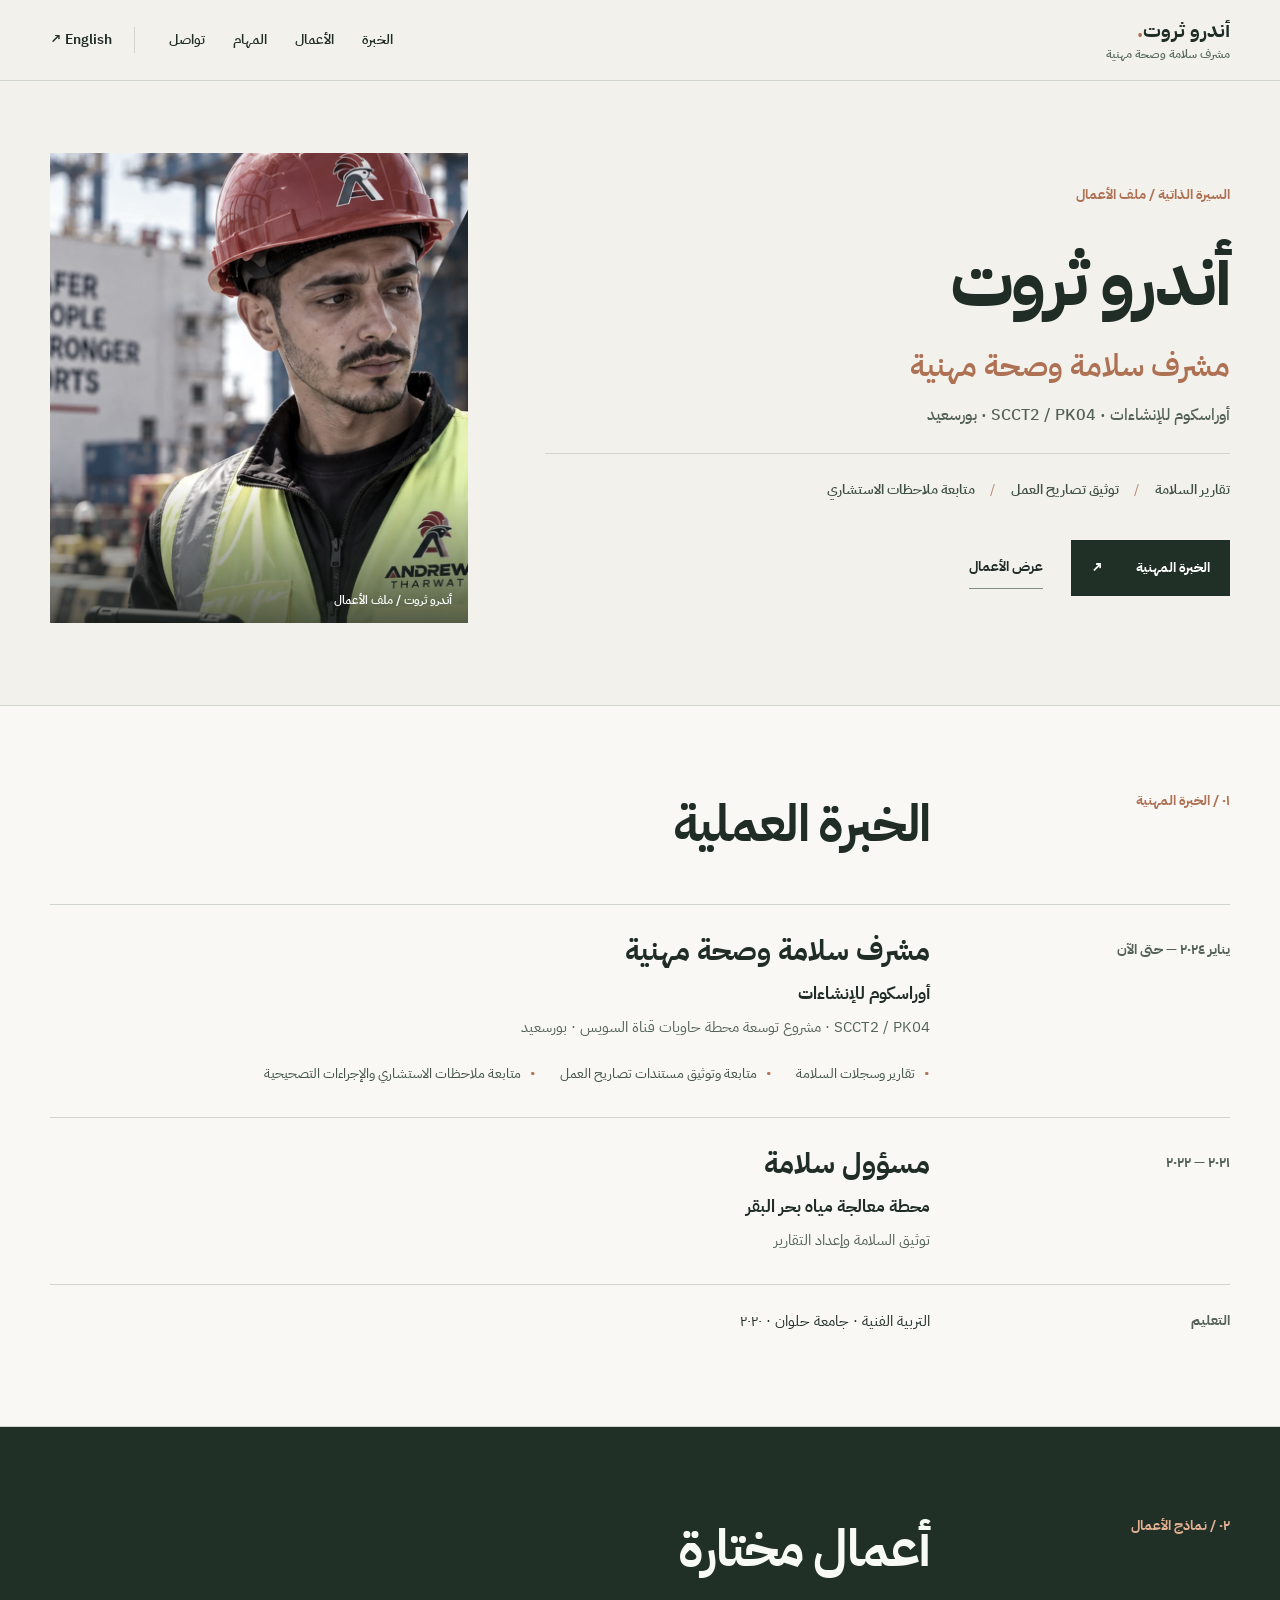
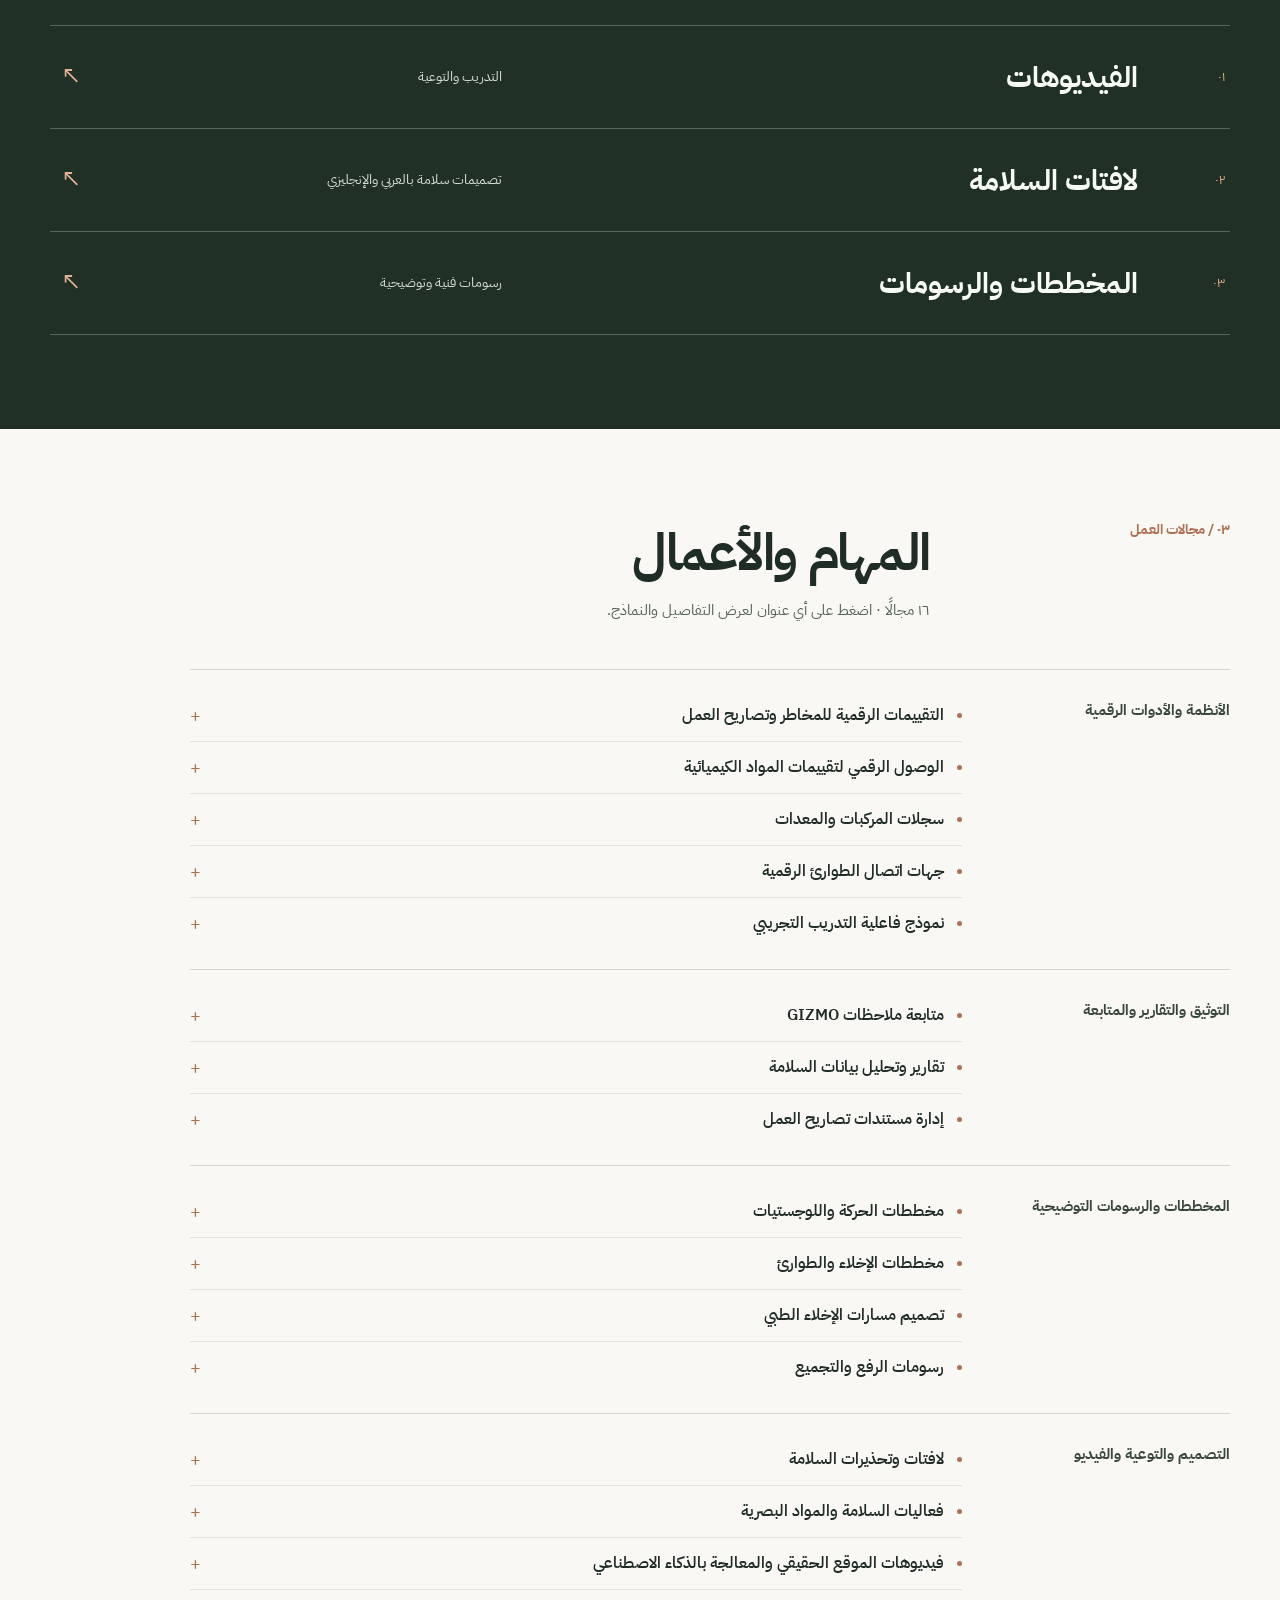
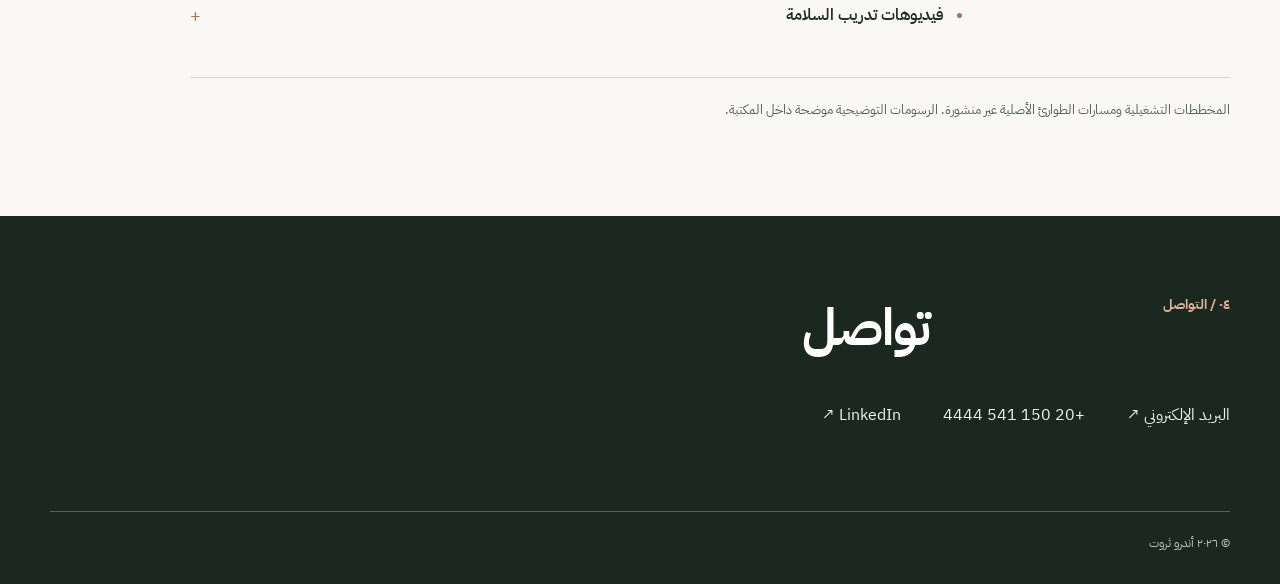
==== commit e6abe375: "fix(production): remove stale V14 preview banner and return-to-live link from ar.html" ====
--- a/ar.html
+++ b/ar.html
@@ -16,7 +16,6 @@
 </head>
 <body>
 <a class="skip" href="#main">انتقل للمحتوى</a>
-<div class="preview-strip"><span>V14 · معاينة التصميم</span><a href="https://andrew.atstudioimpact.com/" target="_blank" rel="noopener noreferrer">الموقع الحالي ↗</a></div>
 <header class="site-header"><div class="wrap nav-shell">
 <a class="identity" href="#top"><strong class="identity-name">أندرو ثروت<span class="period">.</span></strong><small class="identity-spec">مشرف سلامة وصحة مهنية</small></a>
 <nav class="site-nav" aria-label="التنقل"><a href="#career">الخبرة</a><a href="#collections">الأعمال</a><a href="#experience">المهام</a><a href="#contact">تواصل</a></nav>
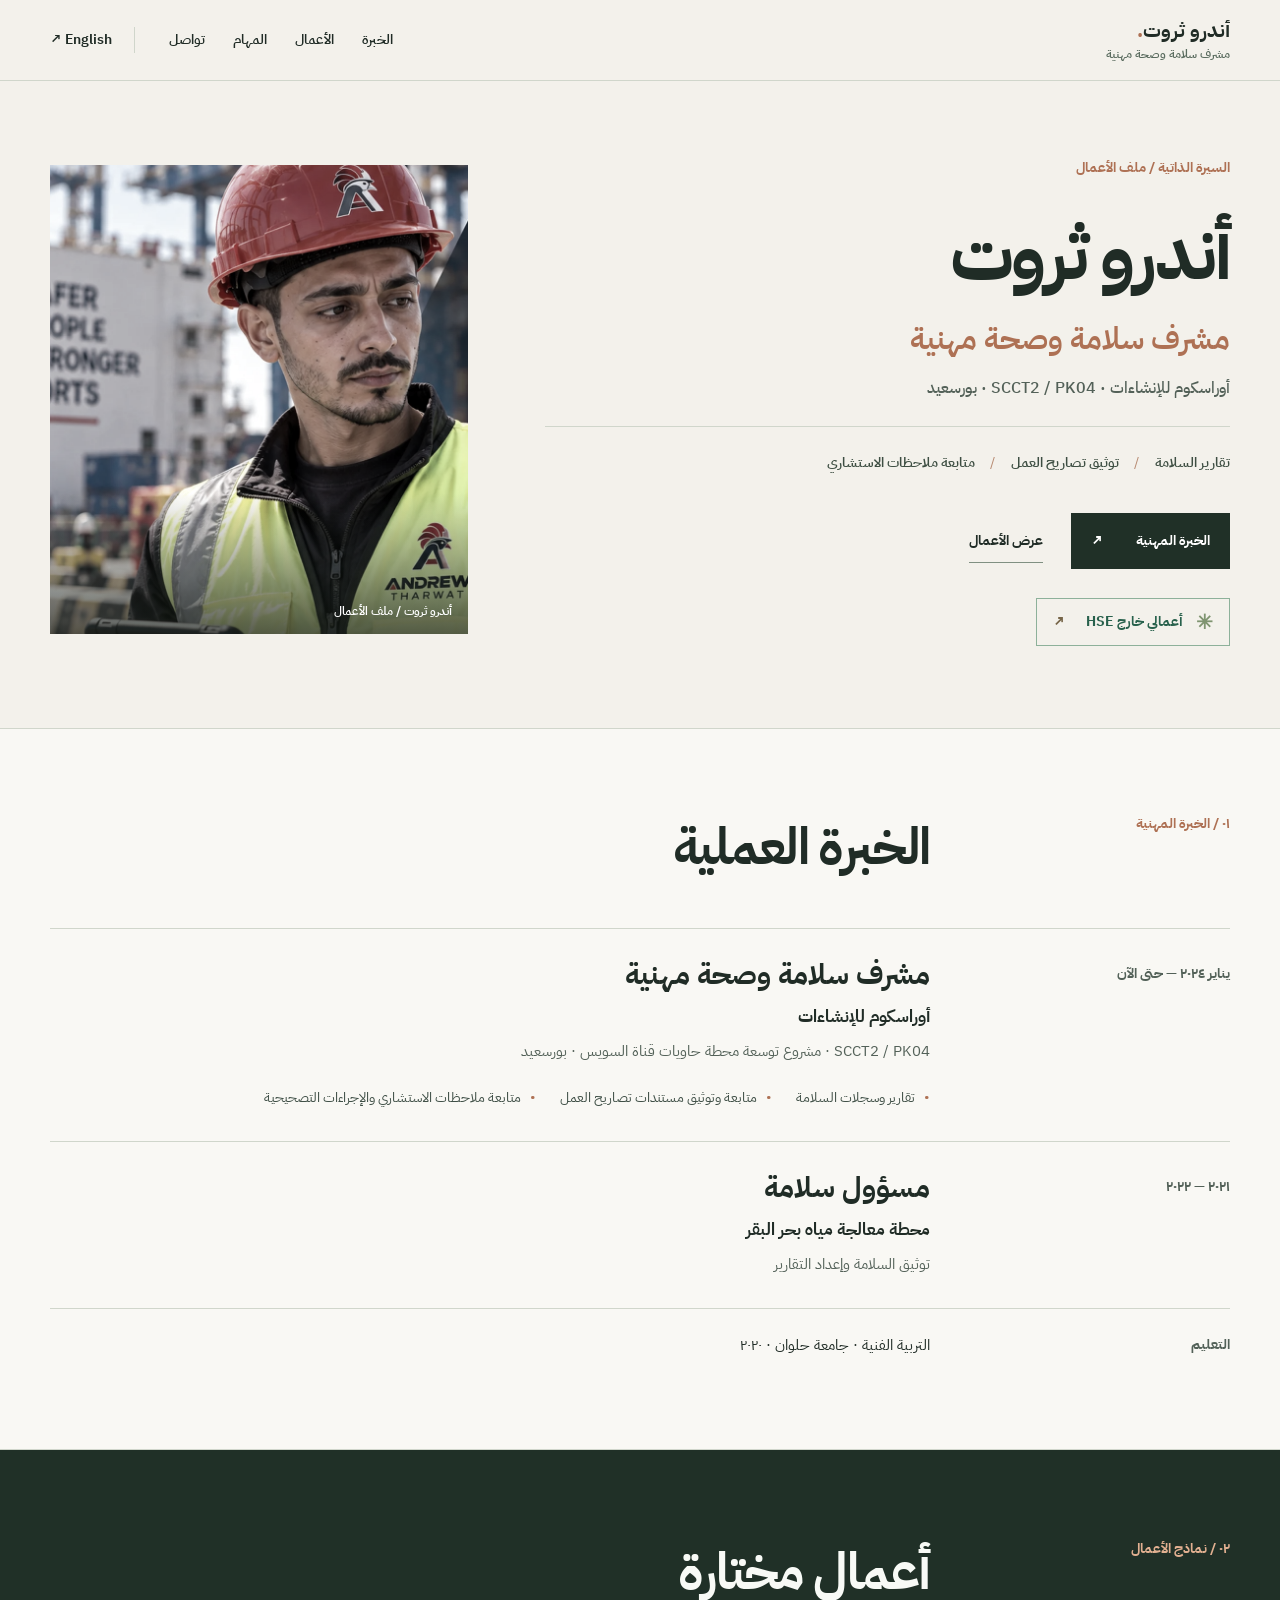
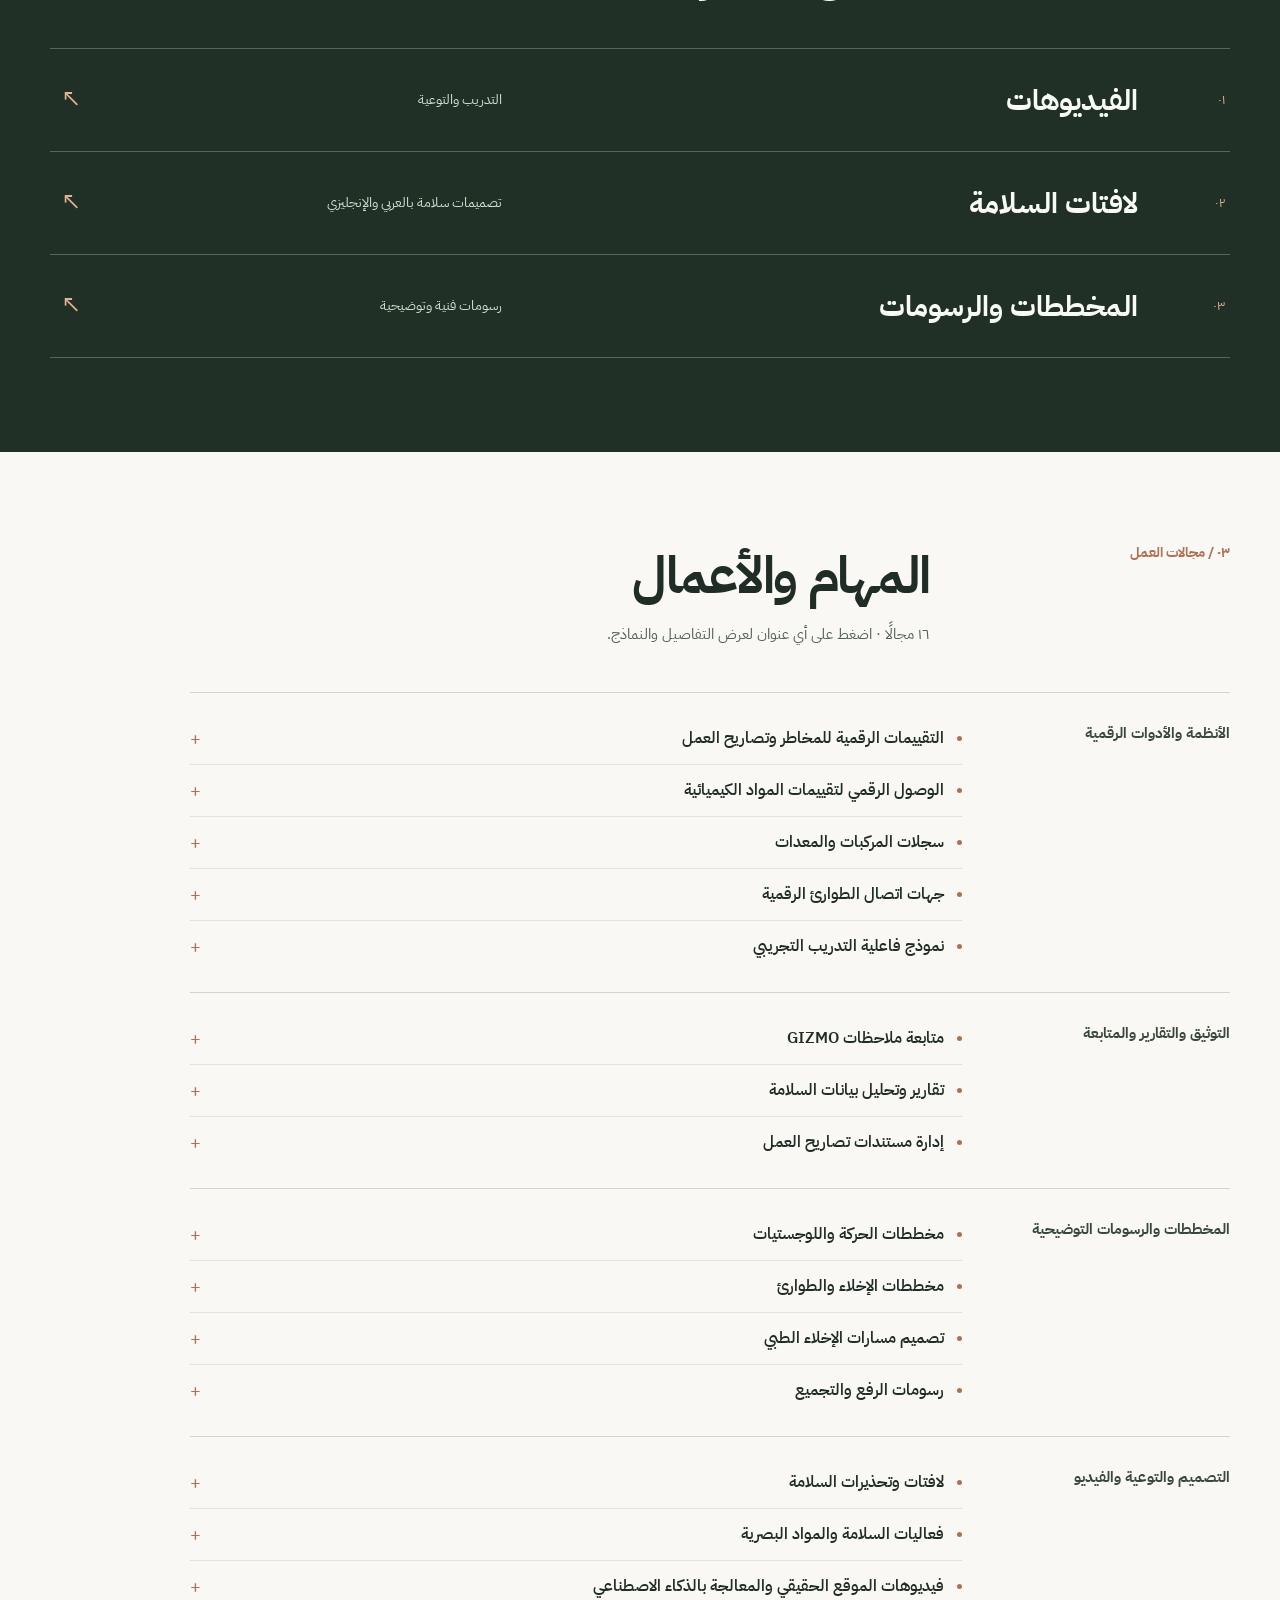
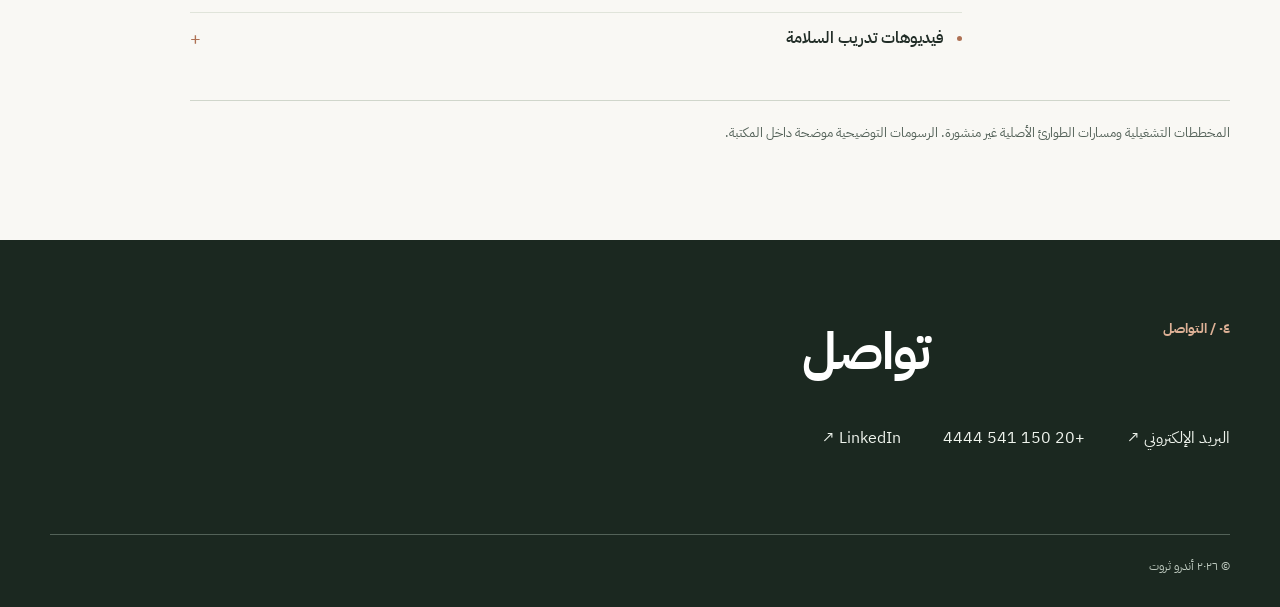
==== commit ae0426de: "preview: add independent Beyond HSE bilingual portfolio world without changing CV production" ====
--- a/ar.html
+++ b/ar.html
@@ -12,7 +12,7 @@
 <link href="https://fonts.googleapis.com/css2?family=DM+Sans:wght@400;500;600;700&family=IBM+Plex+Sans+Arabic:wght@400;500;600;700&display=swap" rel="stylesheet">
 <link rel="stylesheet" href="v14.css">
 <script defer src="data.js"></script><script defer src="v11.js"></script><script defer src="v12-work.js"></script>
-<title>أندرو ثروت | مشرف سلامة وصحة مهنية — معاينة البورتفوليو</title>
+<title>أندرو ثروت | مشرف سلامة وصحة مهنية — ملف الأعمال</title>
 </head>
 <body>
 <a class="skip" href="#main">انتقل للمحتوى</a>
@@ -31,6 +31,7 @@
     <p class="hero-description">أوراسكوم للإنشاءات · SCCT2 / PK04 · بورسعيد</p>
     <ul class="hero-competencies"><li>تقارير السلامة</li><li>توثيق تصاريح العمل</li><li>متابعة ملاحظات الاستشاري</li></ul>
     <div class="hero-buttons"><a class="primary-link" href="#career">الخبرة المهنية <span aria-hidden="true">↗</span></a><a class="secondary-link" href="#collections">عرض الأعمال</a></div>
+    <a class="beyond-entry" href="beyond-ar.html" aria-label="الأعمال الأخرى خارج HSE"><span>✳</span> أعمالي خارج HSE <span aria-hidden="true">↗</span></a>
   </div>
   <figure class="hero-photo"><img src="assets/work/andrew-portrait.webp" alt="الصورة الشخصية لأندرو ثروت" width="900" height="1100" fetchpriority="high"><figcaption>أندرو ثروت / ملف الأعمال</figcaption></figure>
 </div>
--- a/v14.css
+++ b/v14.css
@@ -11,8 +11,8 @@
 .skip:focus{top:9px}
 .eyebrow{font-size:12px;font-weight:700;letter-spacing:.07em;color:var(--accent)}
 html[lang=ar] .eyebrow{letter-spacing:0;font-size:14px}
-.preview-strip{background:#e4e6dc;color:#334239;padding:6px 44px;display:flex;align-items:center;justify-content:space-between;gap:18px;min-height:35px;font-size:12px;font-weight:650}
-.preview-strip a{text-decoration:underline;text-underline-offset:3px}
+
+
 .site-header{background:rgba(243,241,235,.97);backdrop-filter:blur(14px);border-bottom:1px solid var(--line);position:sticky;top:0;z-index:20}
 .nav-shell{height:80px;display:flex;gap:34px;align-items:center}
 .identity{display:flex;flex-direction:column;align-items:flex-start;line-height:1.25;flex-shrink:0}
@@ -150,7 +150,7 @@
 }
 @media(max-width:720px){
  .wrap,.library-inner{width:calc(100% - 42px)}
- .preview-strip{padding-inline:20px}
+
  .nav-shell{height:73px;gap:16px}
  .site-nav{gap:13px}
  .site-nav a{font-size:12px}
@@ -204,3 +204,11 @@
  html{scroll-behavior:auto}
  *,:before,:after{transition:none!important;animation:none!important}
 }
+
+
+/* Isolated portal entry to the creative/technology page. */
+.beyond-entry{display:inline-flex;align-items:center;gap:13px;margin-top:29px;color:#28614c;font-size:14px;font-weight:700;border:1px solid #8db19a;padding:10px 16px;max-width:max-content;text-decoration:none}
+.beyond-entry span:first-child{color:#7f9470;font-size:20px;line-height:1}
+.beyond-entry span:last-child{margin-inline-start:7px;color:#766548}
+.beyond-entry:hover{background:#e2efe1;border-color:#537965}
+@media(max-width:720px){.beyond-entry{margin-top:20px;font-size:14px}}
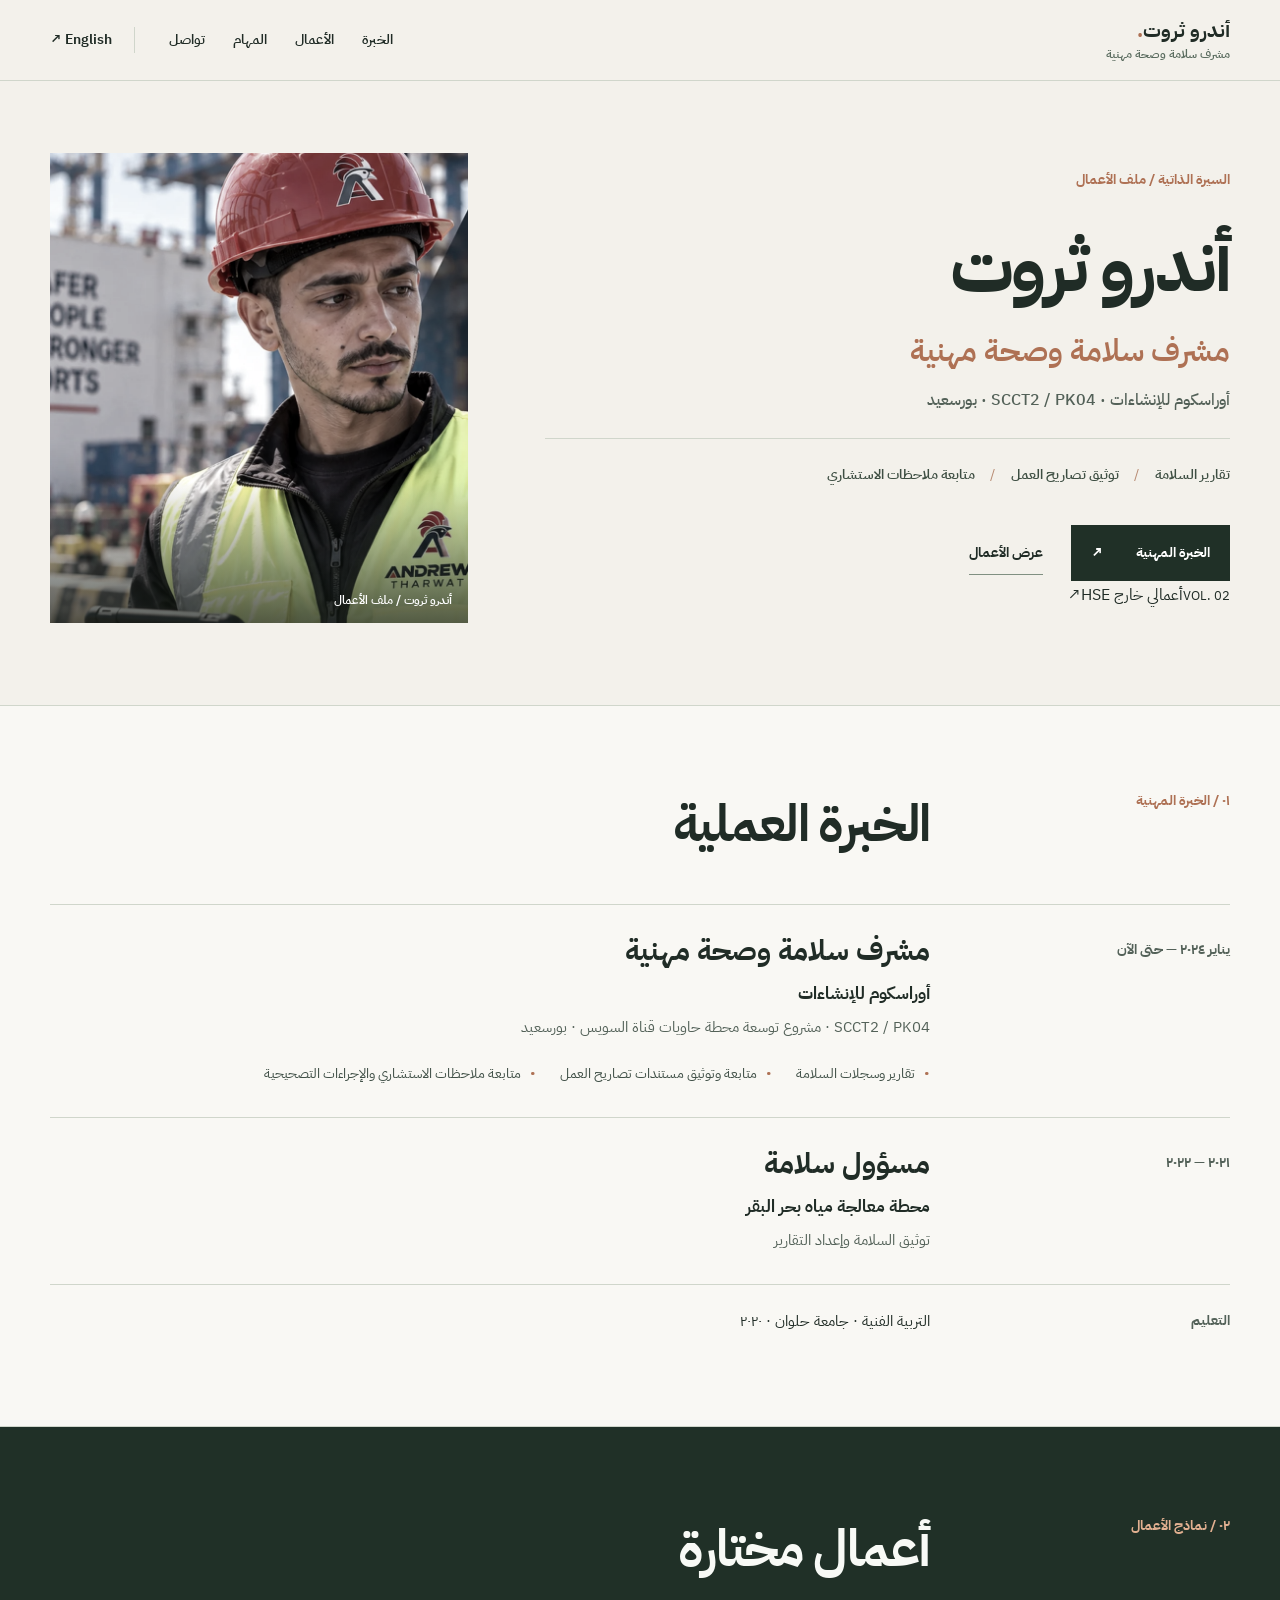
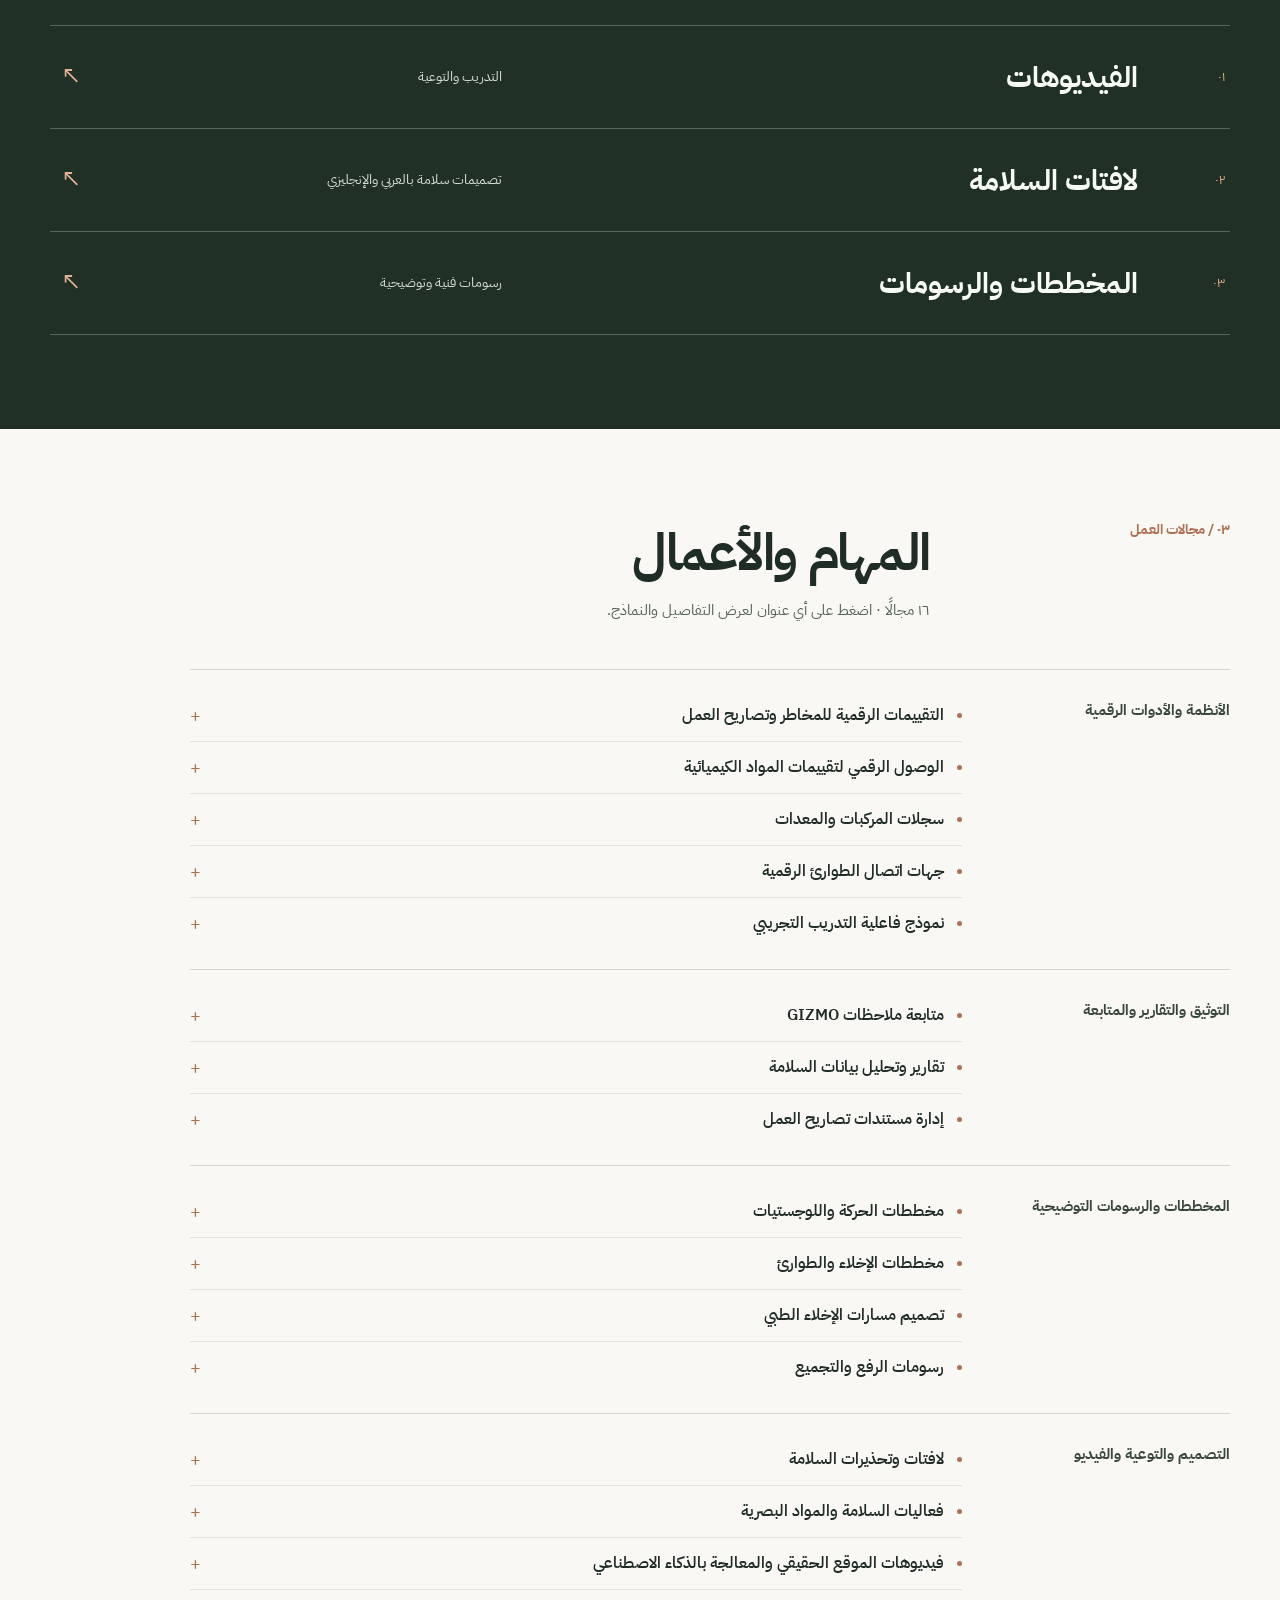
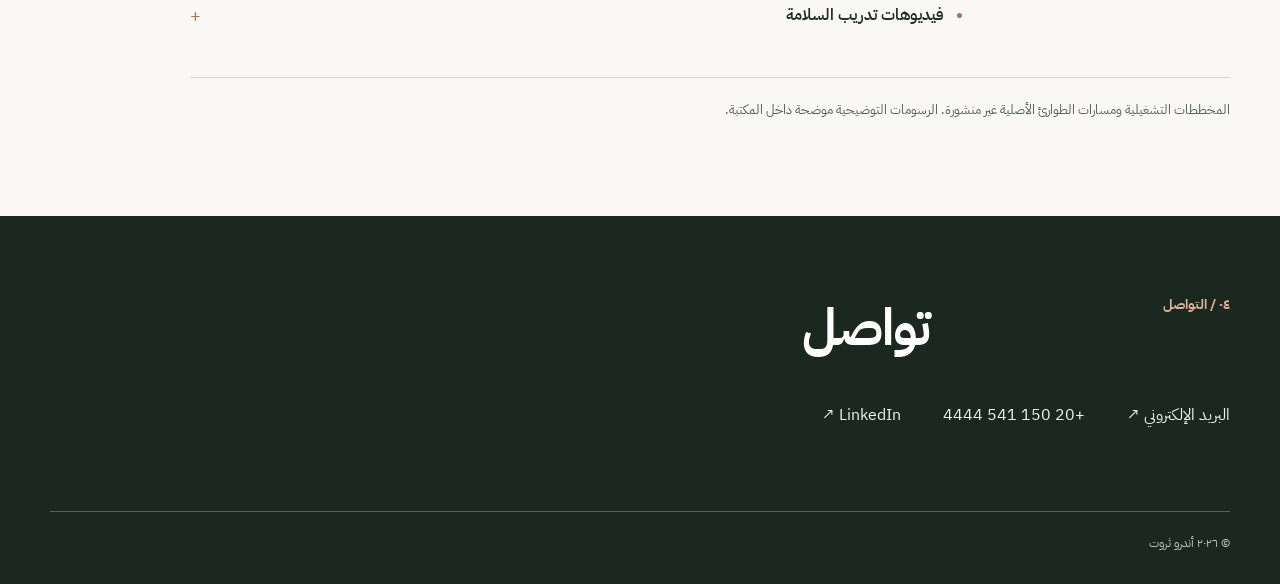
==== commit 17a90e26: "preview: add discrete second-volume link to Arabic professional CV" ====
--- a/ar.html
+++ b/ar.html
@@ -31,7 +31,7 @@
     <p class="hero-description">أوراسكوم للإنشاءات · SCCT2 / PK04 · بورسعيد</p>
     <ul class="hero-competencies"><li>تقارير السلامة</li><li>توثيق تصاريح العمل</li><li>متابعة ملاحظات الاستشاري</li></ul>
     <div class="hero-buttons"><a class="primary-link" href="#career">الخبرة المهنية <span aria-hidden="true">↗</span></a><a class="secondary-link" href="#collections">عرض الأعمال</a></div>
-    <a class="beyond-entry" href="beyond-ar.html" aria-label="الأعمال الأخرى خارج HSE"><span>✳</span> أعمالي خارج HSE <span aria-hidden="true">↗</span></a>
+  <a class="second-volume-link" href="beyond-ar.html"><small>VOL. 02</small><span>أعمالي خارج HSE</span><span aria-hidden="true">↗</span></a>
   </div>
   <figure class="hero-photo"><img src="assets/work/andrew-portrait.webp" alt="الصورة الشخصية لأندرو ثروت" width="900" height="1100" fetchpriority="high"><figcaption>أندرو ثروت / ملف الأعمال</figcaption></figure>
 </div>
